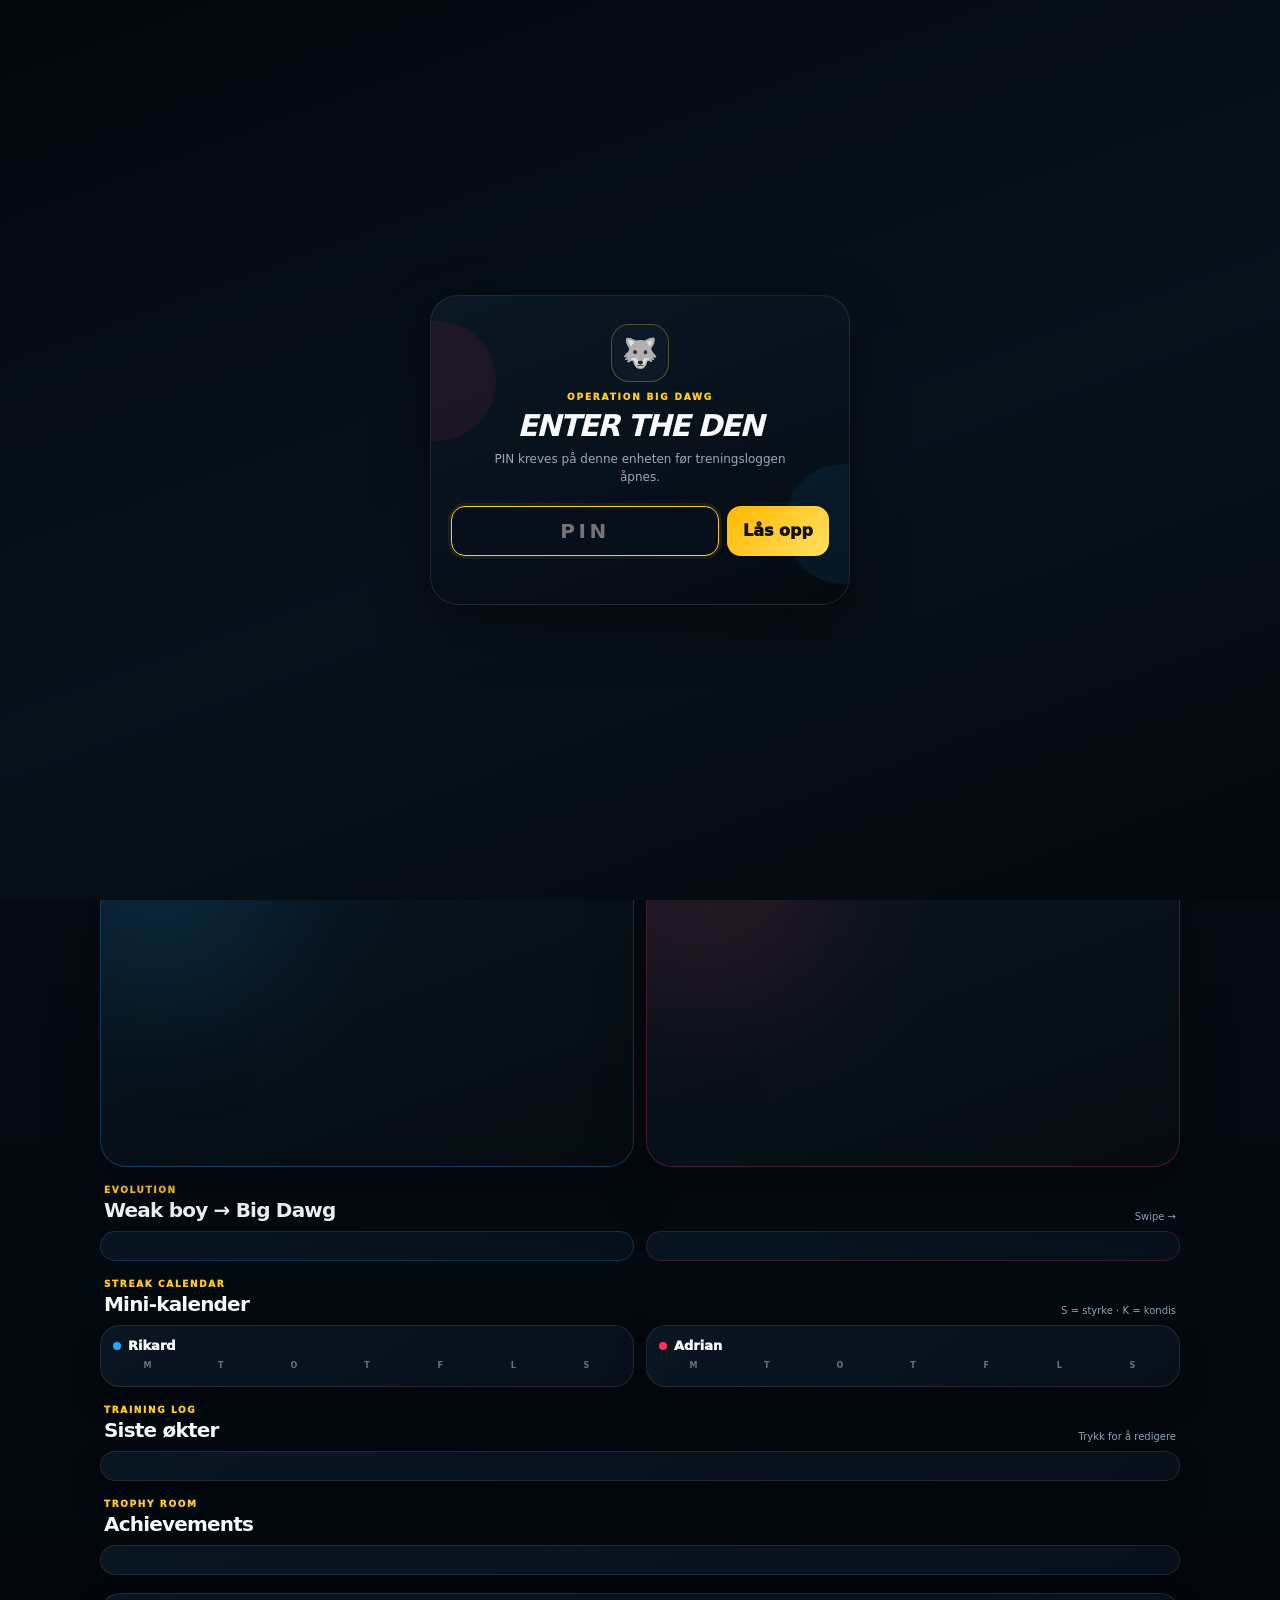
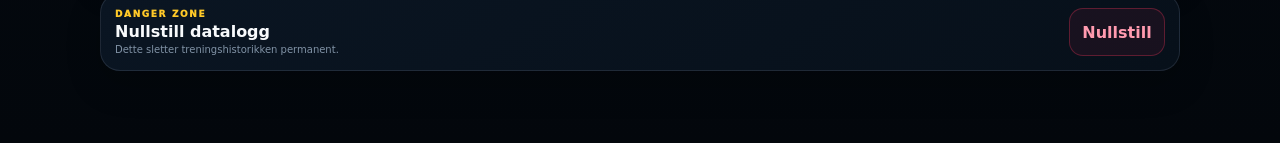
==== index.html @ 296a9129 "Reorder dashboard and compact mission header" ====
<!doctype html>
<html lang="nb">
<head>
  <meta charset="utf-8">
  <meta name="viewport" content="width=device-width,initial-scale=1,viewport-fit=cover">
  <meta name="theme-color" content="#050b12">
  <title>Operation Big Dawg</title>
  <link rel="stylesheet" href="style.css">
  <link rel="stylesheet" href="battle.css">
  <link rel="stylesheet" href="auth.css">
  <link rel="stylesheet" href="compact.css">
</head>
<body>
  <div id="accessGate" class="access-gate show" role="dialog" aria-modal="true" aria-label="Tilgang til Operation Big Dawg">
    <div class="access-card">
      <button id="gateClose" class="gate-close" type="button" aria-label="Lukk karaktervelger" hidden>×</button>
      <div class="access-logo">🐺</div>
      <span class="access-kicker">OPERATION BIG DAWG</span>

      <div id="pinStep" class="access-step">
        <h1>ENTER THE DEN</h1>
        <p>PIN kreves på denne enheten før treningsloggen åpnes.</p>
        <form id="pinForm" class="pin-form">
          <input id="pinInput" type="password" inputmode="numeric" autocomplete="one-time-code" maxlength="8" placeholder="PIN" aria-label="PIN">
          <button id="pinSubmit" class="access-primary" type="submit">Lås opp</button>
        </form>
        <div id="pinError" class="pin-error" aria-live="polite"></div>
      </div>

      <div id="playerStep" class="access-step" hidden>
        <h1>VELG KARAKTER</h1>
        <p>Valget huskes i denne nettleseren. Du kan bytte når som helst øverst.</p>
        <div class="player-choices">
          <button class="player-choice adrian-choice" type="button" data-choose-player="Adrian">
            <span class="choice-img"><img src="characters/adrian-1.png" alt="Adrian" draggable="false"></span>
            <strong>ADRIAN</strong><small>Velg fighter</small>
          </button>
          <button class="player-choice rikard-choice" type="button" data-choose-player="Rikard">
            <span class="choice-img"><img src="characters/rikard-1.png" alt="Rikard" draggable="false"></span>
            <strong>RIKARD</strong><small>Velg fighter</small>
          </button>
        </div>
      </div>
    </div>
  </div>

  <main class="app-shell">
    <header class="appbar">
      <a class="brand" href="#home" aria-label="Operation Big Dawg hjem">
        <span class="brand-mark">🐺</span>
        <span><small>OPERATION</small><strong>BIG DAWG</strong></span>
      </a>
      <div class="appbar-tools">
        <button id="playerSwitch" class="player-switch" type="button" aria-label="Velg karakter">
          <small>SPILLER SOM</small><strong id="selectedPlayerLabel">VELG</strong>
        </button>
        <div id="status" class="status">Kobler til…</div>
      </div>
    </header>

    <section id="battleSummary" class="battle-summary" aria-label="Weekly Battle sammendrag">
      <div class="battle-side battle-side-adrian">
        <div class="battle-mini-frame battle-mini-adrian"><img id="battleAdrianImg" src="characters/adrian-1.png" alt="Adrian" draggable="false"></div>
        <span id="battleAdrianRank" class="battle-rank">Couch Recruit</span>
        <span class="battle-name">ADRIAN</span>
        <small id="battleAdrianLevel" class="battle-level">Level 1</small>
      </div>
      <div class="battle-center">
        <span class="battle-kicker">WEEKLY BATTLE</span>
        <div id="battleScore" class="battle-score">0 <small>VS</small> 0</div>
        <div id="battleLeader" class="leader-shirt">♛ Ledertrøye: Delt</div>
        <div class="battle-summary-line"><span>UKESSAMMENDRAG</span><strong id="battleXp">Adrian +0 XP · Rikard +0 XP</strong></div>
      </div>
      <div class="battle-side battle-side-rikard">
        <div class="battle-mini-frame battle-mini-rikard"><img id="battleRikardImg" src="characters/rikard-1.png" alt="Rikard" draggable="false"></div>
        <span id="battleRikardRank" class="battle-rank">Couch Recruit</span>
        <span class="battle-name">RIKARD</span>
        <small id="battleRikardLevel" class="battle-level">Level 1</small>
      </div>
    </section>

    <section id="home" class="mission-card mission-card-compact">
      <div class="mission-glow mission-blue"></div>
      <div class="mission-glow mission-red"></div>
      <div class="mission-progress">
        <div class="mission-number" id="total">0 / 100</div>
        <div class="mission-meta"><span>Treningsdager</span><strong id="heroPercent">0%</strong></div>
        <div class="bar mission-bar"><div id="fill" class="fill"></div></div>
        <div class="milestone-row">
          <span>Neste milepæl</span>
          <strong id="nextMilestone">25</strong>
          <span id="milestoneLeft"></span>
        </div>
      </div>
    </section>

    <section id="week" class="section-block">
      <div class="section-heading">
        <div><span class="section-kicker">WEEKLY BATTLE</span><h2>Denne uka</h2></div>
        <span id="versus" class="versus"></span>
      </div>
      <div class="week-grid">
        <article id="weekRikard" class="week-card week-rikard"></article>
        <article id="weekAdrian" class="week-card week-adrian"></article>
      </div>
    </section>

    <section id="stats" class="section-block">
      <div class="section-heading">
        <div><span class="section-kicker">FORM & RECORDS</span><h2>Streaks</h2></div>
        <span class="section-note">3+ dager = streak 🔥</span>
      </div>
      <div class="form-grid">
        <article id="formRikard" class="form-card form-rikard"></article>
        <article id="formAdrian" class="form-card form-adrian"></article>
      </div>
    </section>

    <section id="fighters" class="section-block">
      <div class="section-heading">
        <div><span class="section-kicker">FIGHTERS</span><h2>Current form</h2></div>
        <span class="section-note">Level-system 1–10</span>
      </div>
      <div class="fighters-stack">
        <article id="personRikard" class="fighter-card fighter-rikard"></article>
        <article id="personAdrian" class="fighter-card fighter-adrian"></article>
      </div>
    </section>

    <section id="evolution" class="section-block">
      <div class="section-heading">
        <div><span class="section-kicker">EVOLUTION</span><h2>Weak boy → Big Dawg</h2></div>
        <span class="section-note">Swipe →</span>
      </div>
      <div class="evolution-stack">
        <article id="evolutionRikard" class="evolution-card evolution-rikard"></article>
        <article id="evolutionAdrian" class="evolution-card evolution-adrian"></article>
      </div>
    </section>

    <section id="calendar" class="section-block calendar-section">
      <div class="section-heading">
        <div><span class="section-kicker">STREAK CALENDAR</span><h2>Mini-kalender</h2></div>
        <span class="section-note">S = styrke · K = kondis</span>
      </div>
      <div class="heat-wrap">
        <article class="calendar-card calendar-rikard">
          <div class="heat-title"><span class="person-dot"></span>Rikard</div>
          <div class="dow"><span>M</span><span>T</span><span>O</span><span>T</span><span>F</span><span>L</span><span>S</span></div>
          <div id="heatRikard" class="heat"></div>
        </article>
        <article class="calendar-card calendar-adrian">
          <div class="heat-title"><span class="person-dot"></span>Adrian</div>
          <div class="dow"><span>M</span><span>T</span><span>O</span><span>T</span><span>F</span><span>L</span><span>S</span></div>
          <div id="heatAdrian" class="heat"></div>
        </article>
      </div>
    </section>

    <section id="historySection" class="section-block">
      <div class="section-heading">
        <div><span class="section-kicker">TRAINING LOG</span><h2>Siste økter</h2></div>
        <span class="section-note">Trykk for å redigere</span>
      </div>
      <article class="log-card">
        <div id="history" class="history"></div>
        <button id="moreBtn" class="btn more" hidden>Vis mer</button>
      </article>
    </section>

    <section id="achievements" class="section-block">
      <div class="section-heading">
        <div><span class="section-kicker">TROPHY ROOM</span><h2>Achievements</h2></div>
        <span id="badgeCount" class="section-note"></span>
      </div>
      <article class="badge-card"><div id="badges" class="badges"></div></article>
    </section>

    <section class="section-block danger-section">
      <article class="danger-card">
        <div><span class="section-kicker">DANGER ZONE</span><h3>Nullstill datalogg</h3><p>Dette sletter treningshistorikken permanent.</p></div>
        <button id="resetAll" class="btn danger">Nullstill</button>
      </article>
    </section>
  </main>

  <nav class="bottom-nav" aria-label="Hovedmeny">
    <a href="#home"><span>⌂</span><small>Hjem</small></a>
    <a href="#fighters"><span>💪</span><small>Fighters</small></a>
    <a href="#calendar"><span>▦</span><small>Kalender</small></a>
    <a href="#historySection"><span>☷</span><small>Logg</small></a>
    <a href="#stats"><span>▥</span><small>Stats</small></a>
  </nav>

  <dialog id="editDialog">
    <h3>Rediger økt</h3>
    <div id="editMeta" class="small muted"></div>
    <div class="field"><label for="editDate">Dato og tid</label><input id="editDate" type="datetime-local"></div>
    <div class="modal-actions">
      <button id="cancelEdit" class="btn undo" type="button">Avbryt</button>
      <button id="saveEdit" class="btn strength" type="button">Lagre</button>
      <button id="deleteEdit" class="btn danger" type="button">Slett økten</button>
    </div>
  </dialog>

  <div id="evoOverlay" class="overlay">
    <div class="overlay-card">
      <span class="section-kicker">EVOLUTION</span>
      <div id="evoTitle" class="overlay-title">Rikard is evolving…</div>
      <div class="evo-stage"><div id="evoOld" class="avatar big"></div><div class="evo-arrow">→</div><div id="evoNew" class="avatar big"></div></div>
      <div id="evoText" class="subtitle"></div>
      <div class="clickHint">Trykk for å lukke · lukkes automatisk</div>
    </div>
  </div>

  <div id="achOverlay" class="overlay">
    <div class="overlay-card"><span class="section-kicker">ACHIEVEMENT UNLOCKED</span><div class="trophy">🏆</div><div id="achText" class="overlay-title"></div></div>
  </div>
  <div id="toast" class="toast"></div>

  <script src="core.js"></script>
  <script src="characters.js"></script>
  <script src="auth.js"></script>
  <script src="ui.js"></script>
  <script src="battle.js"></script>
</body>
</html>
---- style.css ----
:root{font-family:Inter,ui-sans-serif,system-ui,-apple-system,BlinkMacSystemFont,"Segoe UI",sans-serif;color:#f8fafc;background:#050b12;--bg:#050b12;--panel:#091522;--panel2:#0d1927;--line:rgba(148,163,184,.16);--muted:#8ea3b8;--gold:#ffc928;--blue:#24a7ff;--red:#ff355d;--green:#39e58c}*{box-sizing:border-box}html{scroll-behavior:smooth;background:var(--bg)}body{margin:0;min-height:100vh;background:radial-gradient(circle at 5% 8%,rgba(0,125,255,.12),transparent 23rem),radial-gradient(circle at 95% 30%,rgba(255,35,78,.1),transparent 24rem),linear-gradient(180deg,#06111c 0%,#040a11 65%,#03070c 100%);padding:0 0 calc(84px + env(safe-area-inset-bottom));color:#f8fafc}button,input{font:inherit}button{touch-action:manipulation}a{color:inherit;text-decoration:none}h1,h2,h3,p{margin:0}.app-shell{width:min(100%,560px);margin:0 auto;padding:0 12px 32px}.appbar{position:sticky;top:0;z-index:15;display:flex;align-items:center;justify-content:space-between;gap:10px;margin:0 -12px;padding:10px 14px;background:rgba(4,10,17,.9);border-bottom:1px solid rgba(148,163,184,.12);backdrop-filter:blur(16px)}.brand{display:flex;align-items:center;gap:9px}.brand-mark{display:grid;place-items:center;width:38px;height:38px;border-radius:13px;background:#0d1925;border:1px solid rgba(255,201,40,.25);font-size:20px}.brand span:last-child{display:flex;flex-direction:column;line-height:.96}.brand small{font-size:9px;letter-spacing:.18em;font-weight:900;color:#cbd5e1}.brand strong{font-size:18px;font-style:italic;letter-spacing:-.04em;color:var(--gold)}.status{font-size:10px;font-weight:900;color:#7ff0b0;padding:7px 9px;border:1px solid rgba(57,229,140,.18);background:rgba(57,229,140,.06);border-radius:999px;white-space:nowrap}.section-block{margin-top:18px;scroll-margin-top:72px}.section-heading{display:flex;align-items:end;justify-content:space-between;gap:10px;margin:0 4px 9px}.section-heading h2{font-size:20px;letter-spacing:-.04em}.section-kicker{display:block;font-size:9px;letter-spacing:.18em;font-weight:950;color:var(--gold);margin-bottom:3px}.section-note,.small{font-size:10px;color:var(--muted)}.muted{color:var(--muted)}.mission-card{position:relative;overflow:hidden;margin-top:12px;border-radius:26px;padding:20px 18px 17px;background:linear-gradient(145deg,rgba(11,24,38,.98),rgba(5,12,20,.98));border:1px solid rgba(255,255,255,.08);box-shadow:0 22px 60px rgba(0,0,0,.32);isolation:isolate}.mission-card:after{content:"";position:absolute;inset:0;background:linear-gradient(110deg,rgba(34,167,255,.08),transparent 45%,rgba(255,53,93,.07));pointer-events:none}.mission-glow{position:absolute;width:160px;height:160px;border-radius:50%;filter:blur(36px);opacity:.22;z-index:-1}.mission-blue{background:#008cff;left:-70px;top:-35px}.mission-red{background:#ff174f;right:-60px;bottom:-60px}.mission-copy,.mission-progress{position:relative;z-index:1}.mission-copy h1{font-size:29px;line-height:.95;letter-spacing:-.055em;max-width:360px;font-style:italic}.mission-copy h1 em{display:block;color:var(--gold);font-style:italic}.mission-copy p{margin-top:8px;color:#aebed0;font-size:12px}.mission-progress{margin-top:20px;padding:14px;border-radius:18px;background:rgba(2,8,14,.66);border:1px solid rgba(255,255,255,.07)}.mission-number{font-size:34px;font-weight:950;letter-spacing:-.05em}.mission-meta,.milestone-row{display:flex;align-items:center;justify-content:space-between;gap:8px}.mission-meta{font-size:10px;color:var(--muted);margin-top:-2px}.mission-meta strong{font-size:16px;color:var(--gold)}.bar{height:9px;border-radius:999px;background:#142337;overflow:hidden}.mission-bar{margin-top:9px}.fill{height:100%;width:0;border-radius:inherit;background:linear-gradient(90deg,#ffb800,#ffe55b);box-shadow:0 0 14px rgba(255,201,40,.4);transition:width .3s ease}.milestone-row{margin-top:10px;font-size:10px;color:#8fa3b8}.milestone-row strong{font-size:15px;color:#fff;margin-left:auto}.fighters-stack,.evolution-stack,.week-grid,.heat-wrap,.form-grid{display:grid;grid-template-columns:1fr;gap:12px}.fighter-card{--accent:var(--blue);position:relative;overflow:hidden;min-height:430px;border-radius:26px;padding:16px;background:linear-gradient(160deg,#091724 0%,#07111a 58%,#050b11 100%);border:1px solid rgba(36,167,255,.28);box-shadow:0 20px 55px rgba(0,0,0,.3);isolation:isolate}.fighter-card:before{content:"";position:absolute;left:-70px;top:40px;width:260px;height:260px;border-radius:50%;background:var(--accent);filter:blur(75px);opacity:.14;z-index:-1}.fighter-adrian{--accent:var(--red);border-color:rgba(255,53,93,.27)}.fighter-heading{position:relative;z-index:2;display:flex;justify-content:space-between;align-items:flex-start;gap:10px}.fighter-name{font-size:28px;font-weight:950;letter-spacing:-.05em;font-style:italic}.fighter-name .crown{font-size:16px;color:var(--gold);margin-left:5px}.fighter-rank{font-size:11px;color:#d6e2ee;margin-top:2px}.level-chip{font-size:10px;font-weight:900;color:#fff;padding:7px 9px;border-radius:999px;background:rgba(4,10,17,.66);border:1px solid rgba(255,255,255,.12)}.fighter-main{position:relative;z-index:1;display:grid;grid-template-columns:minmax(0,1.35fr) minmax(105px,.65fr);align-items:end;min-height:278px;margin-top:4px}.fighter-character{height:286px;display:grid;place-items:end center;position:relative}.fighter-character .shadow{position:absolute;bottom:5px;width:100px;height:13px;background:rgba(0,0,0,.42);filter:blur(6px);border-radius:50%}.fighter-character .character-img{position:relative;z-index:1;width:100%;height:100%;object-fit:contain;object-position:center bottom;filter:drop-shadow(0 12px 18px rgba(0,0,0,.5));user-select:none;pointer-events:none}.fighter-metrics{display:grid;gap:8px;padding-bottom:16px}.metric{background:rgba(3,9,15,.72);border:1px solid rgba(255,255,255,.07);border-radius:14px;padding:9px 10px}.metric span{display:block;font-size:9px;color:#91a5ba}.metric strong{display:block;margin-top:2px;font-size:18px;line-height:1}.metric.streak strong{color:#84f8a8}.fighter-xp{position:relative;z-index:2;border-top:1px solid rgba(255,255,255,.07);padding-top:12px}.fighter-xp-line{display:flex;justify-content:space-between;gap:8px;align-items:center;font-size:10px;color:#96aabd}.fighter-xp-line strong{font-size:12px;color:#fff}.xpbar{height:8px;border-radius:999px;background:#152236;overflow:hidden;margin:7px 0}.xpfill{height:100%;background:linear-gradient(90deg,var(--gold),#fff07a);box-shadow:0 0 12px rgba(255,201,40,.28)}.actions{position:relative;z-index:2;display:grid;grid-template-columns:1fr 1fr;gap:8px;margin-top:13px}.actions .undo{grid-column:1/-1}.btn{min-height:48px;border:0;border-radius:14px;padding:12px 10px;font-weight:900;cursor:pointer;transition:transform .08s ease}.btn:active{transform:scale(.98)}.btn:disabled{opacity:.55}.strength{background:linear-gradient(135deg,#ffb900,#ffda45);color:#13100a}.cardio{background:linear-gradient(135deg,#0d91c9,#12c4bd);color:#fff}.undo{background:#111d2c;color:#d6e6f7;border:1px solid #263950}.danger{background:rgba(255,53,93,.07);color:#ff9aaf;border:1px solid rgba(255,53,93,.3)}.evolution-card{--accent:var(--blue);overflow:hidden;border-radius:22px;padding:14px;background:linear-gradient(145deg,#081521,#07101a);border:1px solid rgba(36,167,255,.22)}.evolution-adrian{--accent:var(--red);border-color:rgba(255,53,93,.22)}.evolution-head{display:flex;align-items:center;justify-content:space-between;gap:10px}.evolution-head strong{font-size:15px}.evolution-head span{font-size:10px;color:#a9b9c9}.evolution-track{display:flex;gap:8px;overflow-x:auto;scroll-snap-type:x proximity;margin:12px -2px 0;padding:2px 2px 8px;scrollbar-width:none}.evolution-track::-webkit-scrollbar{display:none}.evo-thumb{position:relative;flex:0 0 68px;height:112px;border-radius:15px;background:#0d1a28;border:1px solid rgba(255,255,255,.07);scroll-snap-align:start;overflow:hidden;padding:4px}.evo-thumb img{width:100%;height:92px;object-fit:contain;object-position:center bottom;filter:saturate(.82) brightness(.82)}.evo-thumb span{position:absolute;left:50%;bottom:3px;transform:translateX(-50%);display:grid;place-items:center;width:21px;height:21px;border-radius:50%;font-size:9px;font-weight:950;background:#07101a;border:1px solid #33485c}.evo-thumb.current{border-color:var(--gold);box-shadow:0 0 0 1px var(--gold),0 0 20px rgba(255,201,40,.18)}.evo-thumb.current img{filter:saturate(1) brightness(1)}.evo-thumb.current span{background:var(--gold);color:#100d06;border-color:var(--gold)}.evo-thumb.future{background:linear-gradient(180deg,#09121b,#03070b)}.evo-thumb.future img{filter:brightness(0) saturate(0)!important;opacity:.9}.evo-thumb.future:after{content:"?";position:absolute;top:8px;right:8px;display:grid;place-items:center;width:18px;height:18px;border-radius:50%;font-size:10px;font-weight:950;color:#7f8b98;background:#0c1218;border:1px solid #252f39}.week-card,.calendar-card,.form-card,.log-card,.badge-card,.danger-card{background:linear-gradient(145deg,#0a1522,#07101a);border:1px solid var(--line);border-radius:20px;padding:14px;box-shadow:0 14px 35px rgba(0,0,0,.2)}.week-rikard{border-color:rgba(36,167,255,.2)}.week-adrian{border-color:rgba(255,53,93,.2)}.week-top{display:flex;align-items:center;justify-content:space-between;gap:8px}.week-name{font-size:16px;font-weight:950}.pill{font-size:9px;padding:6px 8px;border-radius:999px;background:#142132;color:#ccd9e6}.pill.good{background:rgba(57,229,140,.1);color:#79f5a8;border:1px solid rgba(57,229,140,.22)}.pill.warn{background:rgba(255,201,40,.08);color:#ffd85c;border:1px solid rgba(255,201,40,.16)}.week-score{display:flex;align-items:end;justify-content:space-between;margin-top:11px}.week-count{font-size:31px;font-weight:950;letter-spacing:-.05em}.week-target{font-size:10px;color:#91a5ba}.week-mini-progress{height:7px;background:#132235;border-radius:999px;overflow:hidden;margin-top:8px}.week-mini-progress span{display:block;height:100%;border-radius:inherit;background:linear-gradient(90deg,#25a8ff,var(--gold))}.week-adrian .week-mini-progress span{background:linear-gradient(90deg,#ff355d,var(--gold))}.forecast{margin-top:10px;padding:10px;border-radius:13px;background:#0d1a28;font-size:10px;line-height:1.55;color:#c9d8e7}.forecast b{color:#fff}.split{display:flex;justify-content:space-between;gap:10px;margin-top:8px;color:#91a5ba;font-size:10px}.motivation{font-size:10px;color:#c4d1de;margin-top:8px}.versus{font-size:10px;font-weight:900;color:var(--gold);padding:6px 8px;border-radius:999px;background:rgba(255,201,40,.07);border:1px solid rgba(255,201,40,.14)}.calendar-card{padding:12px}.heat-title{display:flex;align-items:center;gap:7px;font-size:13px;font-weight:950;margin-bottom:8px}.person-dot{width:8px;height:8px;border-radius:50%;background:#25a8ff}.calendar-adrian .person-dot{background:#ff3158}.dow,.heat{display:grid;grid-template-columns:repeat(7,minmax(0,1fr));gap:4px}.dow{margin-bottom:4px}.dow span{text-align:center;font-size:8px;color:#60758a;font-weight:800}.day{aspect-ratio:1/1;min-height:30px;border-radius:8px;background:#101c29;border:1px solid rgba(148,163,184,.08);display:flex;align-items:center;justify-content:center;gap:1px;font-size:8px;font-weight:950;color:#dce8f5}.day.has{background:#143049;border-color:rgba(37,168,255,.24)}.calendar-adrian .day.has{background:#351624;border-color:rgba(255,49,88,.23)}.day .s{color:#ffe362}.day .k{color:#65f1d6}.day.future{opacity:.22}.form-card .name{display:flex;justify-content:space-between;align-items:center}.form-strip{display:grid;grid-template-columns:repeat(6,1fr);gap:5px;margin-top:10px}.week-chip{text-align:center;padding:8px 3px;border-radius:9px;background:#101c29;color:#91a5ba;font-size:9px;font-weight:900}.week-chip.good{outline:1px solid rgba(57,229,140,.35);background:rgba(57,229,140,.07);color:#85f3ad}.week-chip.bad{color:#ff859e;background:rgba(255,53,93,.05)}.history{display:flex;flex-direction:column;gap:7px}.row{display:flex;align-items:center;justify-content:space-between;gap:10px;padding:11px;border-radius:13px;background:#0d1926;border:1px solid rgba(148,163,184,.1);cursor:pointer}.left{display:flex;align-items:center;gap:9px}.dot{width:9px;height:9px;border-radius:50%}.dot.strength{background:#ffc928;box-shadow:0 0 8px rgba(255,201,40,.35)}.dot.cardio{background:#27d3c1}.who{font-weight:900;font-size:12px}.kind,.when{font-size:10px;color:#8fa3b8}.when{text-align:right}.more{width:100%;margin-top:9px;background:#111d2c;color:#dce9f6;border:1px solid #273a4e}.badges{display:flex;gap:7px;flex-wrap:wrap}.badge{padding:8px 9px;border-radius:11px;background:linear-gradient(135deg,rgba(255,201,40,.12),rgba(255,201,40,.04));border:1px solid rgba(255,201,40,.16);font-size:10px;color:#ffe27a;font-weight:800}.danger-card{display:flex;align-items:center;justify-content:space-between;gap:12px}.danger-card h3{font-size:16px}.danger-card p{font-size:10px;color:#8092a5;margin-top:3px}.danger-card .btn{min-width:96px}.bottom-nav{position:fixed;z-index:18;left:50%;bottom:0;transform:translateX(-50%);width:min(100%,560px);height:calc(64px + env(safe-area-inset-bottom));padding:6px 8px env(safe-area-inset-bottom);display:grid;grid-template-columns:repeat(5,1fr);background:rgba(4,10,17,.94);border-top:1px solid rgba(148,163,184,.14);backdrop-filter:blur(18px)}.bottom-nav a{display:flex;flex-direction:column;align-items:center;justify-content:center;gap:2px;color:#8295a8}.bottom-nav a span{font-size:16px}.bottom-nav a small{font-size:8px;font-weight:800}.bottom-nav a:active,.bottom-nav a:hover{color:var(--gold)}dialog{border:1px solid #334155;border-radius:20px;background:#0b1521;color:#e2e8f0;padding:18px;width:min(92vw,420px)}dialog::backdrop{background:rgba(0,0,0,.68)}dialog h3{margin-bottom:4px}.field{margin-top:12px}.field label{display:block;font-size:10px;color:#94a3b8;margin-bottom:5px}.field input{width:100%;border:1px solid #334155;background:#07101a;color:#eef2ff;border-radius:12px;padding:12px}.modal-actions{display:grid;grid-template-columns:1fr 1fr;gap:8px;margin-top:14px}.modal-actions .danger{grid-column:1/-1}.overlay{position:fixed;inset:0;background:rgba(2,6,10,.94);display:none;align-items:center;justify-content:center;z-index:30;padding:20px}.overlay.show{display:flex}.overlay-card{text-align:center;max-width:560px;width:100%}.overlay-title{font-size:24px;font-weight:950;margin-top:5px}.evo-stage{display:flex;justify-content:center;align-items:end;gap:10px;margin:14px 0}.avatar{width:120px;height:180px;display:grid;place-items:end center;position:relative}.avatar.big{width:135px;height:225px}.avatar .shadow{position:absolute;bottom:5px;width:70px;height:10px;border-radius:50%;background:rgba(0,0,0,.5);filter:blur(5px)}.avatar .character-img{width:100%;height:100%;object-fit:contain;object-position:center bottom;position:relative;z-index:1}.evo-arrow{font-size:32px;color:var(--gold);padding-bottom:78px}.evolving{animation:pulse .35s infinite alternate,shake .18s infinite}.flash{animation:flashy .2s 8}.clickHint{margin-top:8px;font-size:10px;color:#94a3b8}.trophy{font-size:55px;margin-top:8px}@keyframes pulse{from{filter:brightness(1)}to{filter:brightness(1.35)}}@keyframes shake{0%{transform:translateX(-2px)}25%{transform:translateX(2px)}50%{transform:translateX(-1px)}75%{transform:translateX(1px)}100%{transform:translateX(0)}}@keyframes flashy{0%{opacity:1}50%{opacity:.12}100%{opacity:1}}.toast{position:fixed;left:50%;bottom:76px;transform:translateX(-50%) translateY(15px);background:#e2e8f0;color:#0f172a;padding:10px 14px;border-radius:999px;font-size:11px;font-weight:900;opacity:0;pointer-events:none;transition:.2s;z-index:40}.toast.show{opacity:1;transform:translateX(-50%) translateY(0)}@media(min-width:760px){.app-shell{width:min(100%,1120px);padding-left:20px;padding-right:20px}.appbar{margin-left:-20px;margin-right:-20px;padding-left:22px;padding-right:22px}.fighters-stack,.week-grid,.heat-wrap,.form-grid,.evolution-stack{grid-template-columns:1fr 1fr}.mission-card{display:grid;grid-template-columns:1.25fr .75fr;align-items:end;gap:30px}.mission-progress{margin-top:0}.fighter-card{min-height:465px}.fighter-character{height:320px}.bottom-nav{display:none}body{padding-bottom:40px}}
---- battle.css ----
.battle-summary{position:relative;isolation:isolate;overflow:hidden;display:grid;grid-template-columns:64px minmax(0,1fr) 64px;align-items:end;gap:7px;margin-top:10px;min-height:142px;padding:10px 8px 11px;border-radius:24px;background:linear-gradient(145deg,#07131f 0%,#050b12 52%,#07131f 100%);border:1px solid rgba(255,201,40,.18);box-shadow:0 18px 46px rgba(0,0,0,.36),inset 0 1px 0 rgba(255,255,255,.04)}.battle-summary:before,.battle-summary:after{content:"";position:absolute;width:150px;height:150px;border-radius:50%;filter:blur(42px);opacity:.24;z-index:-1}.battle-summary:before{left:-72px;bottom:-40px;background:#ff3158}.battle-summary:after{right:-72px;bottom:-40px;background:#24a7ff}.battle-side{display:flex;flex-direction:column;align-items:center;justify-content:flex-end;gap:2px;min-width:0}.battle-side>span{font-size:8px;letter-spacing:.12em;font-weight:950;color:#c8d5e2}.battle-mini-frame{position:relative;width:60px;height:96px;display:grid;place-items:end center;overflow:hidden;border-radius:17px;background:linear-gradient(180deg,rgba(255,255,255,.04),rgba(0,0,0,.2));border:1px solid rgba(255,255,255,.08)}.battle-mini-frame:after{content:"";position:absolute;left:50%;bottom:5px;width:42px;height:7px;transform:translateX(-50%);border-radius:50%;background:rgba(0,0,0,.5);filter:blur(4px)}.battle-mini-frame img{position:relative;z-index:1;display:block;width:100%;height:100%;object-fit:contain;object-position:center bottom;filter:drop-shadow(0 7px 10px rgba(0,0,0,.5));user-select:none;pointer-events:none}.battle-mini-adrian{border-color:rgba(255,49,88,.28);box-shadow:inset 0 0 26px rgba(255,49,88,.09),0 0 18px rgba(255,49,88,.08)}.battle-mini-rikard{border-color:rgba(36,167,255,.28);box-shadow:inset 0 0 26px rgba(36,167,255,.09),0 0 18px rgba(36,167,255,.08)}.battle-center{align-self:center;min-width:0;text-align:center;padding-top:3px}.battle-kicker{display:block;font-size:8px;letter-spacing:.2em;font-weight:950;color:#ffc928}.battle-score{margin-top:1px;font-size:31px;line-height:.95;font-weight:950;letter-spacing:-.055em;color:#fff;text-shadow:0 0 22px rgba(255,255,255,.06)}.battle-score small{display:inline-block;margin:0 3px;font-size:8px;letter-spacing:.1em;color:#71869a;vertical-align:middle}.leader-shirt{display:inline-flex;align-items:center;justify-content:center;max-width:100%;margin-top:7px;padding:5px 8px;border-radius:999px;background:linear-gradient(135deg,rgba(255,201,40,.14),rgba(255,201,40,.05));border:1px solid rgba(255,201,40,.25);color:#ffe06b;font-size:9px;font-weight:950;white-space:nowrap;overflow:hidden;text-overflow:ellipsis}.battle-summary-line{margin-top:7px;padding-top:6px;border-top:1px solid rgba(255,255,255,.07);display:flex;flex-direction:column;gap:1px;min-width:0}.battle-summary-line span{font-size:7px;letter-spacing:.12em;font-weight:900;color:#6f8396}.battle-summary-line strong{font-size:9px;line-height:1.25;color:#dbe7f3;white-space:nowrap;overflow:hidden;text-overflow:ellipsis}@media(max-width:370px){.battle-summary{grid-template-columns:54px minmax(0,1fr) 54px;gap:4px;padding-left:5px;padding-right:5px}.battle-mini-frame{width:52px;height:84px}.battle-score{font-size:27px}.leader-shirt{font-size:8px;padding-left:6px;padding-right:6px}.battle-summary-line strong{font-size:8px}}@media(min-width:760px){.battle-summary{grid-template-columns:90px minmax(0,1fr) 90px;min-height:170px;padding:12px 18px}.battle-mini-frame{width:84px;height:132px}.battle-score{font-size:38px}.battle-summary-line strong{font-size:10px}}
---- auth.css ----
.access-gate{position:fixed;inset:0;z-index:100;display:none;align-items:center;justify-content:center;padding:20px;background:linear-gradient(160deg,#02070d 0%,#07111b 55%,#03080d 100%)}.access-gate.show{display:flex}.access-card{position:relative;width:min(100%,420px);overflow:hidden;border-radius:28px;padding:28px 20px 22px;text-align:center;background:linear-gradient(160deg,#0b1724,#07101a 60%,#04090f);border:1px solid rgba(255,255,255,.1);box-shadow:0 20px 55px rgba(0,0,0,.44)}.access-card:before,.access-card:after{content:"";position:absolute;width:120px;height:120px;border-radius:50%;opacity:.08;pointer-events:none}.access-card:before{background:var(--red);left:-55px;top:25px}.access-card:after{background:var(--blue);right:-55px;bottom:20px}.access-logo{position:relative;z-index:1;display:grid;place-items:center;width:58px;height:58px;margin:0 auto 10px;border-radius:18px;background:#0d1926;border:1px solid rgba(255,201,40,.3);font-size:29px}.access-kicker{position:relative;z-index:1;display:block;font-size:9px;font-weight:950;letter-spacing:.2em;color:var(--gold)}.access-step{position:relative;z-index:1}.access-step h1{margin-top:9px;font-size:30px;line-height:.98;letter-spacing:-.055em;font-style:italic}.access-step p{max-width:330px;margin:9px auto 0;color:#98aabd;font-size:12px;line-height:1.5}.pin-form{display:grid;grid-template-columns:1fr auto;gap:8px;margin-top:20px}.pin-form input{min-width:0;height:50px;border-radius:14px;border:1px solid #2c4055;background:#07101a;color:#fff;padding:0 14px;font-size:20px;font-weight:900;letter-spacing:.18em;text-align:center;outline:none}.pin-form input:focus{border-color:var(--gold);box-shadow:0 0 0 3px rgba(255,201,40,.08)}.access-primary{height:50px;border:0;border-radius:14px;padding:0 16px;background:linear-gradient(135deg,#ffb800,#ffe063);color:#151007;font-weight:950;cursor:pointer;touch-action:manipulation}.pin-error{min-height:18px;margin-top:8px;color:#ff8ca3;font-size:10px;font-weight:800}.player-choices{display:grid;grid-template-columns:1fr 1fr;gap:10px;margin-top:18px}.player-choice{position:relative;overflow:hidden;min-width:0;border-radius:20px;padding:8px 8px 12px;background:#0b1723;border:1px solid rgba(255,255,255,.08);color:#fff;cursor:pointer;touch-action:manipulation}.player-choice:active{transform:scale(.98)}.player-choice:before{content:"";position:absolute;inset:auto 10% 20px;height:60px;border-radius:50%;opacity:.12}.adrian-choice{border-color:rgba(255,53,93,.28)}.adrian-choice:before{background:var(--red)}.rikard-choice{border-color:rgba(36,167,255,.28)}.rikard-choice:before{background:var(--blue)}.choice-img{position:relative;z-index:1;display:grid;place-items:end center;height:145px}.choice-img img{max-width:100%;height:100%;object-fit:contain;object-position:center bottom;pointer-events:none}.player-choice strong,.player-choice small{position:relative;z-index:1;display:block}.player-choice strong{font-size:18px;font-style:italic}.player-choice small{margin-top:2px;color:#8fa3b8;font-size:9px}.gate-close{position:absolute;z-index:3;top:10px;right:10px;width:36px;height:36px;border-radius:50%;border:1px solid rgba(255,255,255,.1);background:#101b27;color:#dbe7f2;font-size:22px;cursor:pointer;touch-action:manipulation}.appbar-tools{display:flex;align-items:center;gap:6px}.player-switch{display:flex;flex-direction:column;align-items:flex-start;justify-content:center;min-height:38px;padding:5px 8px;border-radius:11px;border:1px solid rgba(255,201,40,.18);background:rgba(255,201,40,.05);color:#fff;cursor:pointer;line-height:1;touch-action:manipulation}.player-switch small{font-size:6px;letter-spacing:.11em;font-weight:900;color:#8fa3b8}.player-switch strong{margin-top:3px;font-size:10px;color:var(--gold);max-width:74px;overflow:hidden;text-overflow:ellipsis}.fighter-card.player-selected{box-shadow:0 0 0 1px rgba(255,201,40,.32),0 20px 55px rgba(0,0,0,.3),0 0 30px rgba(255,201,40,.07)}.fighter-card.player-selected .fighter-name:after{content:" · YOU";font-size:9px;letter-spacing:.1em;color:var(--gold);vertical-align:middle}.player-inactive-note{position:relative;z-index:2;margin-top:13px;padding:11px 12px;border-radius:13px;background:#0d1824;border:1px solid rgba(148,163,184,.1);color:#8396a9;font-size:10px;text-align:center}.player-inactive-note strong{color:#dce7f2}.actions[hidden]{display:none!important}@media(max-width:390px){.access-gate{padding:12px}.access-card{padding:22px 15px 18px;border-radius:22px}.pin-form{grid-template-columns:1fr}.access-primary{width:100%}.status{display:none}.appbar-tools{gap:4px}.player-switch{padding-inline:7px}.brand strong{font-size:16px}.brand-mark{width:34px;height:34px}.player-choices{gap:8px}.choice-img{height:120px}}
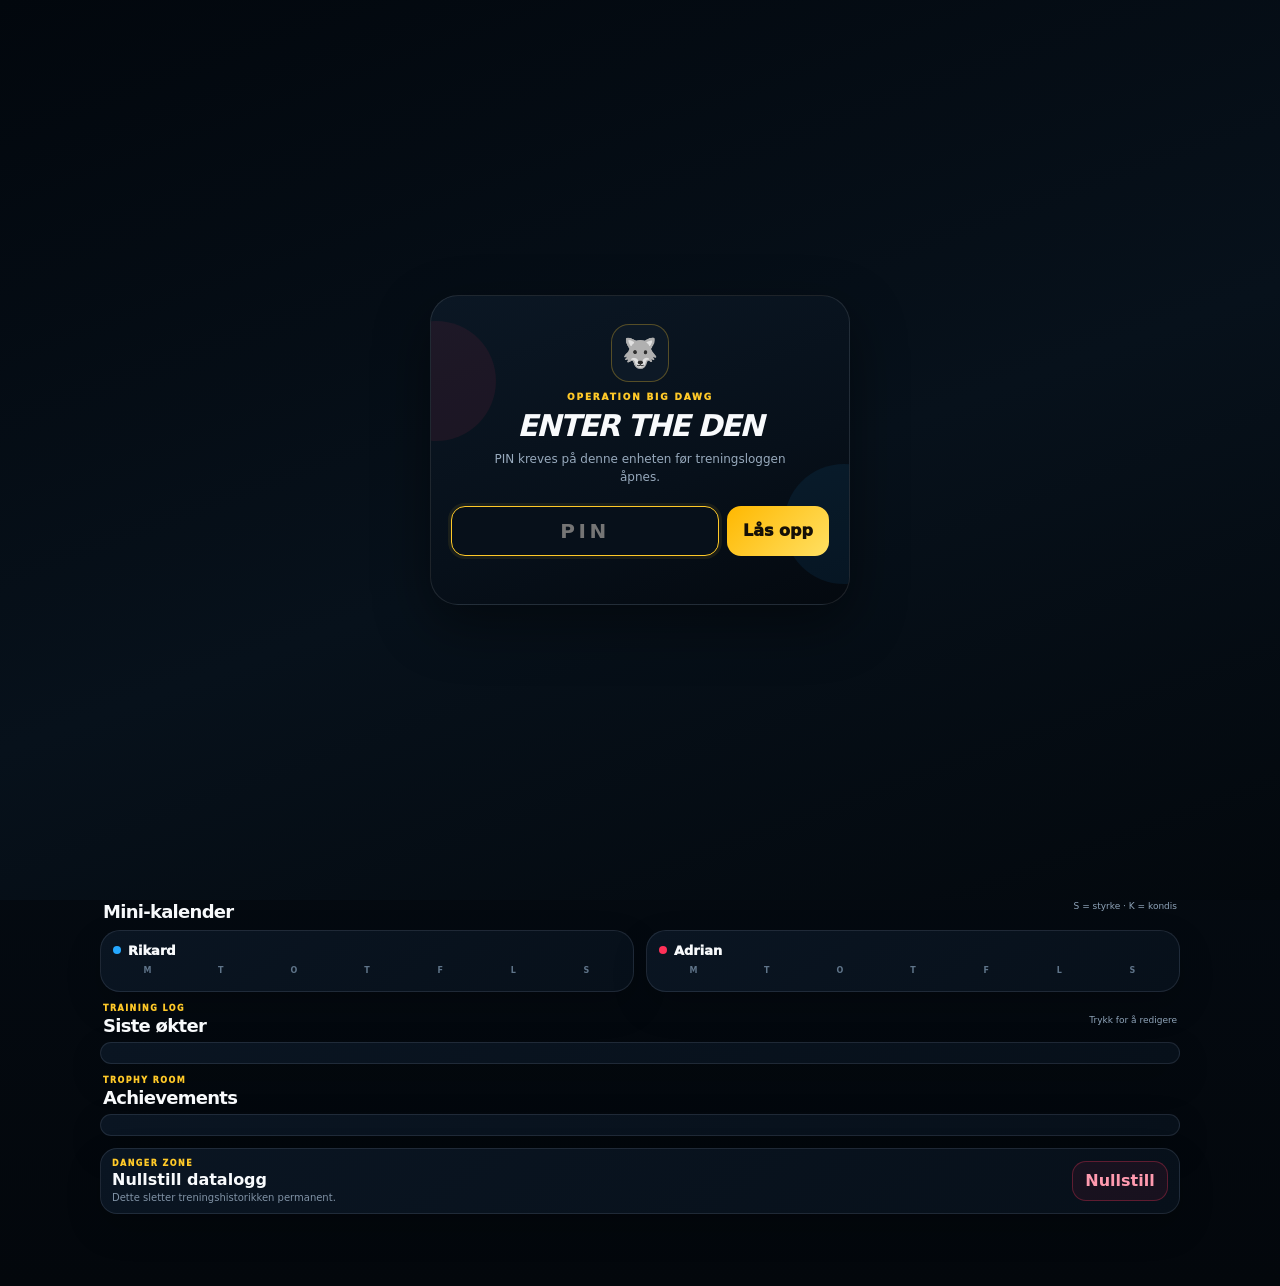
==== commit 90aef28d: "Add reward engine and workout payoff UI" ====
--- a/index.html
+++ b/index.html
@@ -9,6 +9,7 @@
   <link rel="stylesheet" href="battle.css">
   <link rel="stylesheet" href="auth.css">
   <link rel="stylesheet" href="compact.css">
+  <link rel="stylesheet" href="reward.css">
 </head>
 <body>
   <div id="accessGate" class="access-gate show" role="dialog" aria-modal="true" aria-label="Tilgang til Operation Big Dawg">
@@ -58,6 +59,24 @@
       </div>
     </header>
 
+    <section id="rewardEngine" class="reward-engine" aria-label="Neste belønning" aria-live="polite">
+      <div class="reward-head">
+        <span id="rewardKicker" class="reward-kicker">NEXT REWARD</span>
+        <span id="rewardPlayer" class="reward-player">RIKARD</span>
+      </div>
+      <div class="reward-main">
+        <strong id="rewardHeadline">Laster neste mål…</strong>
+        <span id="rewardSub">Bygger dagens mission.</span>
+      </div>
+      <div class="reward-grid">
+        <div class="reward-chip"><small>NESTE DAG</small><strong id="rewardNextXp">+4 XP</strong></div>
+        <div class="reward-chip"><small>NESTE LEVEL</small><strong id="rewardNextLevel">10 XP</strong></div>
+        <div class="reward-chip mission"><small>TODAY</small><strong id="rewardMission">Logg én økt</strong></div>
+      </div>
+      <div class="reward-level-track"><span id="rewardLevelFill"></span></div>
+      <span id="rewardStreakMeta" hidden>🔥 0</span>
+    </section>
+
     <section id="battleSummary" class="battle-summary" aria-label="Weekly Battle sammendrag">
       <div class="battle-side battle-side-adrian">
         <div class="battle-mini-frame battle-mini-adrian"><img id="battleAdrianImg" src="characters/adrian-1.png" alt="Adrian" draggable="false"></div>
@@ -216,12 +235,26 @@
   <div id="achOverlay" class="overlay">
     <div class="overlay-card"><span class="section-kicker">ACHIEVEMENT UNLOCKED</span><div class="trophy">🏆</div><div id="achText" class="overlay-title"></div></div>
   </div>
+
+  <div id="workoutPayoff" class="workout-payoff" aria-live="assertive" aria-atomic="true">
+    <div class="payoff-card">
+      <div class="payoff-spark"></div>
+      <div id="payoffKicker" class="payoff-kicker">WORKOUT LOCKED IN</div>
+      <div id="payoffXp" class="payoff-xp">+0 XP</div>
+      <div id="payoffTitle" class="payoff-title">Økt registrert</div>
+      <div id="payoffSub" class="payoff-sub"></div>
+      <div class="payoff-progress"><span id="payoffFill"></span></div>
+      <div id="payoffLeader" class="payoff-leader"></div>
+    </div>
+  </div>
+
   <div id="toast" class="toast"></div>
 
   <script src="core.js"></script>
   <script src="characters.js"></script>
   <script src="auth.js"></script>
   <script src="ui.js"></script>
+  <script src="reward.js"></script>
   <script src="battle.js"></script>
 </body>
 </html>
--- a/compact.css
+++ b/compact.css
@@ -0,0 +1,6 @@
+.section-block{margin-top:12px}.section-heading{margin:0 3px 6px;align-items:center}.section-heading h2{font-size:18px}.section-kicker{font-size:8px;margin-bottom:2px}.section-note{font-size:9px}.mission-card-compact{margin-top:8px;padding:10px 12px;border-radius:20px}.mission-card-compact .mission-progress{margin-top:0;padding:10px 12px;border-radius:15px}.mission-card-compact .mission-number{font-size:30px}.mission-card-compact .mission-meta{margin-top:-3px}.mission-card-compact .mission-bar{margin-top:7px}.mission-card-compact .milestone-row{margin-top:7px}.fighter-card{min-height:0;padding:12px;border-radius:20px}.fighter-name{font-size:25px}.fighter-rank{font-size:10px}.level-chip{padding:6px 8px}.fighter-main{grid-template-columns:minmax(0,1.3fr) minmax(92px,.7fr);min-height:220px;margin-top:0}.fighter-character{height:224px}.fighter-metrics{gap:6px;padding-bottom:10px}.metric{padding:7px 8px;border-radius:11px}.metric span{font-size:8px}.metric strong{font-size:16px}.fighter-xp{padding-top:9px}.actions{gap:6px;margin-top:9px}.actions .btn{min-height:42px;padding:9px 8px;border-radius:12px}.evolution-card{padding:10px 11px;border-radius:18px}.evolution-head strong{font-size:14px}.evolution-track{margin-top:8px;padding-bottom:5px}.evo-thumb{flex-basis:62px;height:102px;border-radius:13px}.evo-thumb img{height:84px}.week-card{padding:10px 11px;border-radius:17px}.week-name{font-size:15px}.pill{padding:5px 7px}.week-score{margin-top:7px}.week-count{font-size:28px}.week-mini-progress{margin-top:6px}.split{margin-top:6px}.motivation{margin-top:6px}.forecast{margin-top:7px;padding:8px 9px;line-height:1.4}.form-card{padding:10px 11px;border-radius:17px}.form-card .split{margin-top:6px}.form-strip{margin-top:7px}.week-chip{padding:6px 3px}.log-card,.badge-card,.danger-card{padding:10px 11px;border-radius:17px}.history{gap:5px}.row{padding:9px 10px;border-radius:11px}.more{min-height:42px;margin-top:7px}.badges{gap:6px}.danger-section{margin-top:12px}.danger-card{gap:10px}.danger-card .btn{min-height:40px;padding:8px 10px}.calendar-section{margin-top:14px}.calendar-section .section-heading{margin-bottom:8px}.calendar-card{padding:12px}.heat-title{margin-bottom:8px}.day{min-height:30px}.battle-summary{grid-template-columns:76px minmax(0,1fr) 76px;gap:6px;min-height:154px;padding:8px 7px 9px}.battle-side{gap:1px}.battle-mini-frame{width:70px;height:108px;border-radius:16px}.battle-mini-frame img{transform:translateY(-24px) scale(.97);transform-origin:center bottom}.battle-side>.battle-rank{max-width:74px;margin-top:2px;font-size:6.5px;line-height:1.05;letter-spacing:.04em;color:#ffc928;white-space:nowrap;overflow:hidden;text-overflow:ellipsis}.battle-side>.battle-name{font-size:8px;line-height:1.05;letter-spacing:.12em;font-weight:950;color:#e5edf5}.battle-side>.battle-level{font-size:7px;line-height:1;color:#7f93a7;font-weight:800}.battle-center{padding-top:0}.battle-score{font-size:30px}.leader-shirt{margin-top:5px;padding:4px 7px}.battle-summary-line{margin-top:5px;padding-top:5px}.fighter-character .character-img{transform:translateY(-158px) scale(.98);transform-origin:center bottom}.fighter-character .shadow{transform:translateY(-100px)}@media(max-width:370px){.battle-summary{grid-template-columns:64px minmax(0,1fr) 64px;gap:3px}.battle-mini-frame{width:60px;height:96px}.battle-mini-frame img{transform:translateY(-22px) scale(.97)}.battle-side>.battle-rank{max-width:62px;font-size:6px}.battle-side>.battle-name{font-size:7px}.battle-side>.battle-level{font-size:6.5px}.fighter-character{height:210px}.fighter-main{min-height:208px}.fighter-character .character-img{transform:translateY(-148px) scale(.98)}.fighter-character .shadow{transform:translateY(-96px)}}@media(min-width:760px){.battle-summary{grid-template-columns:104px minmax(0,1fr) 104px;min-height:180px}.battle-mini-frame{width:96px;height:145px}.battle-mini-frame img{transform:translateY(-28px) scale(.97)}.battle-side>.battle-rank{max-width:100px;font-size:8px}.battle-side>.battle-name{font-size:10px}.battle-side>.battle-level{font-size:8px}.fighter-character .character-img{transform:translateY(-166px) scale(.98)}.fighter-character .shadow{transform:translateY(-104px)}}
+
+/* Compact per-fighter HUDs inside Weekly Battle. Outer card dimensions stay unchanged. */
+.battle-summary{grid-template-columns:70px 58px minmax(0,1fr) 58px 70px;gap:3px}.battle-stat-panel{align-self:end;height:108px;margin-bottom:17px;min-width:0;display:grid;grid-template-rows:repeat(3,1fr);overflow:hidden;border-radius:12px;background:linear-gradient(180deg,rgba(8,22,34,.94),rgba(4,12,20,.94));border:1px solid rgba(255,255,255,.08);box-shadow:0 8px 22px rgba(0,0,0,.26)}.battle-stat-adrian{border-color:rgba(255,49,88,.24);box-shadow:inset 0 0 18px rgba(255,49,88,.06),0 8px 22px rgba(0,0,0,.26)}.battle-stat-rikard{border-color:rgba(36,167,255,.24);box-shadow:inset 0 0 18px rgba(36,167,255,.06),0 8px 22px rgba(0,0,0,.26)}.battle-stat-row{min-width:0;padding:4px 5px;display:flex;flex-direction:column;justify-content:center;border-bottom:1px solid rgba(255,255,255,.06)}.battle-stat-row:last-child{border-bottom:0}.battle-stat-label{display:block;font-size:5.5px;line-height:1.05;font-weight:850;color:#8397aa;white-space:nowrap;overflow:hidden;text-overflow:ellipsis}.battle-stat-row>strong{display:block;margin-top:2px;font-size:10.5px;line-height:1;font-weight:950;color:#fff;white-space:nowrap}.battle-stat-level-row>strong{color:#ffd64f;font-size:12px}.battle-stat-row>small{display:block;margin-top:2px;font-size:5.3px;line-height:1.05;color:#9cb0c2;white-space:nowrap;overflow:hidden;text-overflow:ellipsis}.battle-stat-streak-row{background:rgba(35,190,100,.045)}.battle-stat-streak-row .battle-stat-label{color:#55e895}.battle-stat-streak-row>strong{font-size:12px;color:#83f6a8}.battle-stat-streak-row strong small{font-size:5.5px;color:#9bb0c1;font-weight:700}.battle-stat-progress{height:3px;margin-top:3px;border-radius:999px;overflow:hidden;background:#122337}.battle-stat-progress i{display:block;width:0;height:100%;border-radius:inherit;background:linear-gradient(90deg,#ffc928,#ffe972);transition:width .25s ease}.battle-stat-adrian .battle-stat-progress i{background:linear-gradient(90deg,#ff355d,#ffc928)}.battle-stat-rikard .battle-stat-progress i{background:linear-gradient(90deg,#24a7ff,#ffc928)}
+@media(max-width:370px){.battle-summary{grid-template-columns:54px 44px minmax(0,1fr) 44px 54px;gap:2px}.battle-mini-frame{width:52px;height:96px}.battle-side>.battle-rank{max-width:54px}.battle-stat-panel{height:96px;margin-bottom:15px;border-radius:10px}.battle-stat-row{padding:3px 4px}.battle-stat-label{font-size:5px}.battle-stat-row>strong{font-size:9px}.battle-stat-level-row>strong,.battle-stat-streak-row>strong{font-size:10.5px}.battle-stat-row>small{font-size:4.8px}.battle-stat-streak-row strong small{font-size:5px}.battle-stat-progress{height:2px;margin-top:2px}.battle-kicker{font-size:7px}.battle-score{font-size:27px}.leader-shirt{font-size:7.5px;padding:4px 5px}.battle-summary-line strong{font-size:7.5px}}
+@media(min-width:760px){.battle-summary{grid-template-columns:92px 70px minmax(0,1fr) 70px 92px;gap:4px}.battle-mini-frame{width:88px;height:145px}.battle-stat-panel{height:132px;margin-bottom:20px;border-radius:14px}.battle-stat-row{padding:5px 7px}.battle-stat-label{font-size:6.5px}.battle-stat-row>strong{font-size:12px}.battle-stat-level-row>strong,.battle-stat-streak-row>strong{font-size:14px}.battle-stat-row>small{font-size:6px}.battle-stat-streak-row strong small{font-size:6px}.battle-stat-progress{height:3px}}
--- a/reward.css
+++ b/reward.css
@@ -0,0 +1 @@
+.reward-engine{position:relative;overflow:hidden;margin-top:8px;padding:10px 11px;border-radius:18px;background:linear-gradient(145deg,#0b1724,#07101a);border:1px solid rgba(255,201,40,.24);box-shadow:0 12px 30px rgba(0,0,0,.24);transition:border-color .2s ease,box-shadow .2s ease}.reward-engine:before{content:"";position:absolute;right:-35px;top:-50px;width:130px;height:130px;border-radius:50%;background:#ffc928;opacity:.06;pointer-events:none}.reward-engine.danger{border-color:rgba(255,53,93,.56);box-shadow:0 12px 30px rgba(0,0,0,.24),0 0 24px rgba(255,53,93,.09)}.reward-engine.danger:before{background:#ff355d;opacity:.12}.reward-head{position:relative;z-index:1;display:flex;align-items:center;justify-content:space-between;gap:8px}.reward-kicker{font-size:7px;letter-spacing:.18em;font-weight:950;color:#ffc928}.reward-engine.danger .reward-kicker{color:#ff7995}.reward-player{font-size:8px;font-weight:900;color:#71879c}.reward-main{position:relative;z-index:1;margin-top:3px}.reward-main strong{display:block;font-size:16px;line-height:1.05;letter-spacing:-.03em}.reward-main span{display:block;margin-top:3px;font-size:9px;line-height:1.35;color:#9db0c2}.reward-engine.danger .reward-main strong{color:#ff9aaf}.reward-grid{position:relative;z-index:1;display:grid;grid-template-columns:repeat(3,minmax(0,1fr));gap:5px;margin-top:8px}.reward-chip{min-width:0;padding:6px 7px;border-radius:10px;background:#0d1a28;border:1px solid rgba(148,163,184,.1)}.reward-chip small{display:block;font-size:6px;line-height:1;letter-spacing:.1em;font-weight:900;color:#71869a;white-space:nowrap}.reward-chip strong{display:block;margin-top:3px;font-size:10px;line-height:1.1;white-space:nowrap;overflow:hidden;text-overflow:ellipsis}.reward-chip.mission strong{color:#ffd85c}.reward-chip.mission.complete{background:rgba(57,229,140,.07);border-color:rgba(57,229,140,.22)}.reward-chip.mission.complete strong{color:#79f5a8}.reward-level-track{position:relative;z-index:1;height:4px;margin-top:7px;border-radius:999px;overflow:hidden;background:#132235}.reward-level-track span{display:block;height:100%;width:0;border-radius:inherit;background:linear-gradient(90deg,#ffc928,#fff27a);transition:width .45s ease}.workout-payoff{position:fixed;inset:0;z-index:80;display:grid;place-items:center;padding:18px;pointer-events:none;opacity:0;visibility:hidden;transition:opacity .16s ease,visibility .16s ease}.workout-payoff.show{opacity:1;visibility:visible}.payoff-card{position:relative;overflow:hidden;width:min(88vw,320px);padding:18px 16px 15px;border-radius:22px;text-align:center;background:linear-gradient(155deg,#0d1b29,#07101a 72%);border:1px solid rgba(255,201,40,.38);box-shadow:0 26px 80px rgba(0,0,0,.58),0 0 32px rgba(255,201,40,.1);transform:scale(.86) translateY(12px);transition:transform .2s cubic-bezier(.2,.85,.25,1.2)}.workout-payoff.show .payoff-card{transform:scale(1) translateY(0)}.payoff-card:before,.payoff-card:after{content:"";position:absolute;width:110px;height:110px;border-radius:50%;opacity:.11;pointer-events:none}.payoff-card:before{left:-58px;top:-55px;background:#24a7ff}.payoff-card:after{right:-58px;bottom:-58px;background:#ff355d}.payoff-kicker{position:relative;z-index:1;font-size:8px;letter-spacing:.18em;font-weight:950;color:#ffc928}.payoff-xp{position:relative;z-index:1;margin-top:3px;font-size:40px;line-height:1;font-weight:950;letter-spacing:-.06em;color:#fff}.payoff-xp.zero{font-size:25px;letter-spacing:-.03em}.payoff-title{position:relative;z-index:1;margin-top:5px;font-size:13px;font-weight:950}.payoff-sub{position:relative;z-index:1;margin-top:4px;font-size:9px;line-height:1.35;color:#94a8bb}.payoff-progress{position:relative;z-index:1;height:6px;margin-top:10px;border-radius:999px;overflow:hidden;background:#142337}.payoff-progress span{display:block;height:100%;width:0;border-radius:inherit;background:linear-gradient(90deg,#ffc928,#fff27a);transition:width .65s cubic-bezier(.2,.8,.2,1)}.payoff-leader{position:relative;z-index:1;margin-top:8px;font-size:9px;font-weight:950;color:#ffe06b}.payoff-spark{position:absolute;z-index:0;width:6px;height:6px;border-radius:50%;background:#ffc928;box-shadow:26px -14px 0 #fff27a,-29px 20px 0 #24a7ff,33px 28px 0 #ff355d,-36px -24px 0 #ffc928;left:50%;top:47%;opacity:0}.workout-payoff.show .payoff-spark{animation:payoffSpark .85s ease-out}@keyframes payoffSpark{0%{transform:translate(-50%,-50%) scale(.4);opacity:0}25%{opacity:1}100%{transform:translate(-50%,-50%) scale(3.4);opacity:0}}@media(max-width:370px){.reward-engine{padding:9px}.reward-main strong{font-size:15px}.reward-main span{font-size:8px}.reward-chip{padding:6px 5px}.reward-chip strong{font-size:9px}.reward-chip small{font-size:5.5px}.payoff-card{width:min(91vw,300px)}}
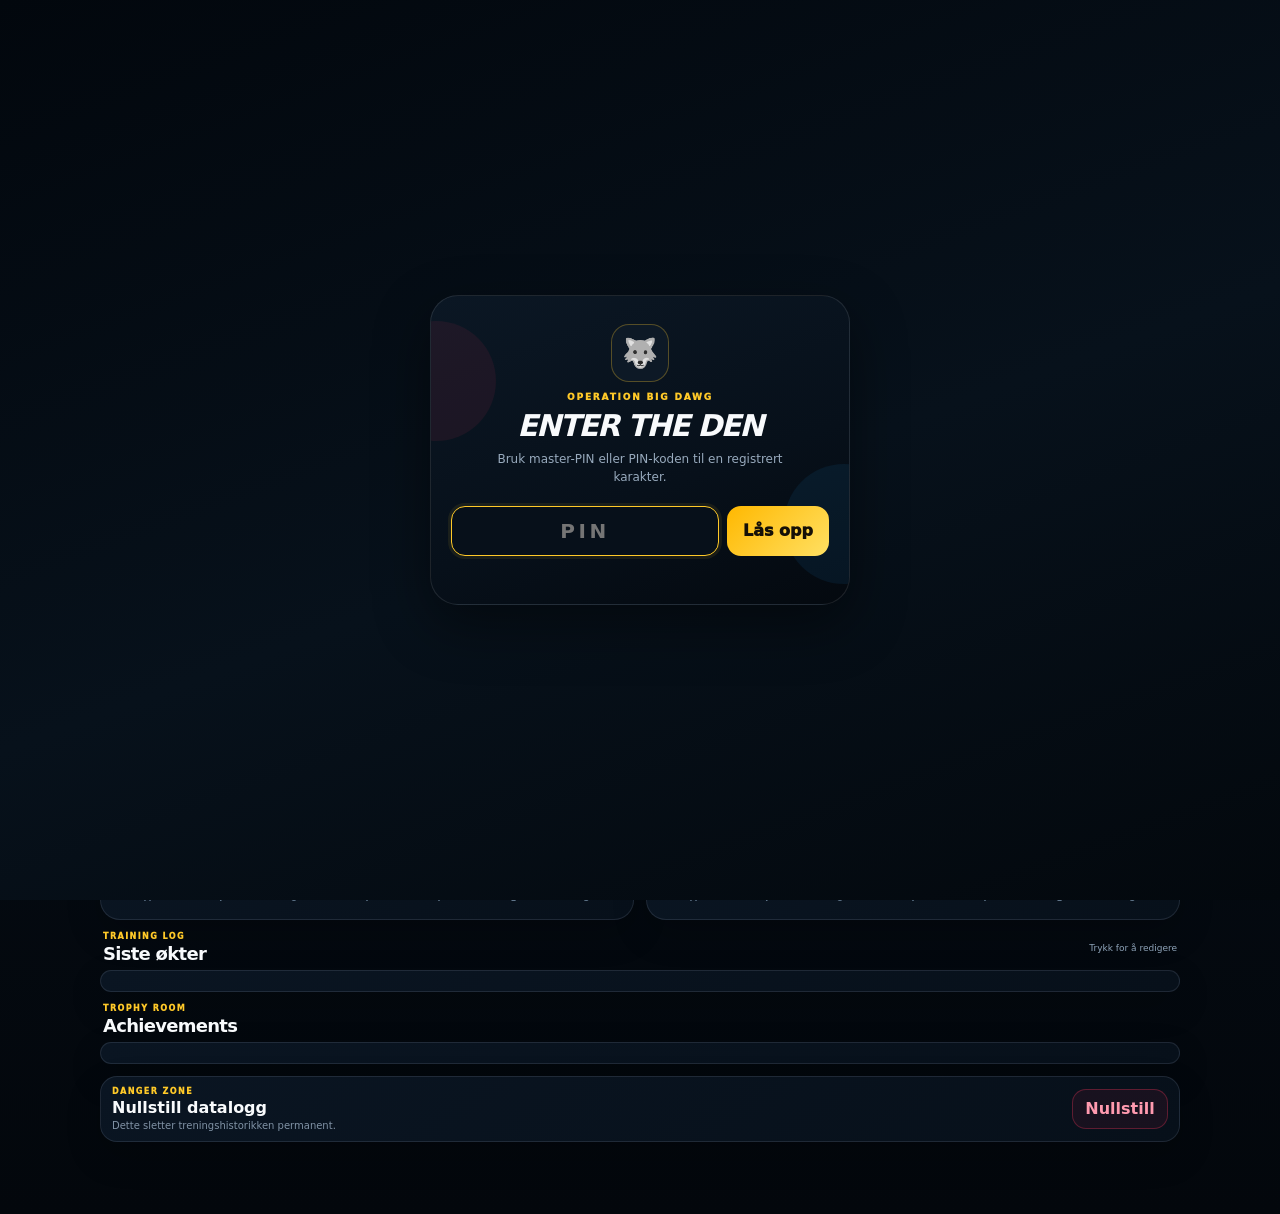
==== commit 44b7537f: "Load Stats Unlocked system" ====
--- a/index.html
+++ b/index.html
@@ -254,6 +254,7 @@
   <script src="characters.js"></script>
   <script src="auth.js"></script>
   <script src="ui.js"></script>
+  <script src="stats.js"></script>
   <script src="reward.js"></script>
   <script src="battle.js"></script>
 </body>
--- a/battle.css
+++ b/battle.css
@@ -1 +1,13 @@
-.battle-summary{position:relative;isolation:isolate;overflow:hidden;display:grid;grid-template-columns:64px minmax(0,1fr) 64px;align-items:end;gap:7px;margin-top:10px;min-height:142px;padding:10px 8px 11px;border-radius:24px;background:linear-gradient(145deg,#07131f 0%,#050b12 52%,#07131f 100%);border:1px solid rgba(255,201,40,.18);box-shadow:0 18px 46px rgba(0,0,0,.36),inset 0 1px 0 rgba(255,255,255,.04)}.battle-summary:before,.battle-summary:after{content:"";position:absolute;width:150px;height:150px;border-radius:50%;filter:blur(42px);opacity:.24;z-index:-1}.battle-summary:before{left:-72px;bottom:-40px;background:#ff3158}.battle-summary:after{right:-72px;bottom:-40px;background:#24a7ff}.battle-side{display:flex;flex-direction:column;align-items:center;justify-content:flex-end;gap:2px;min-width:0}.battle-side>span{font-size:8px;letter-spacing:.12em;font-weight:950;color:#c8d5e2}.battle-mini-frame{position:relative;width:60px;height:96px;display:grid;place-items:end center;overflow:hidden;border-radius:17px;background:linear-gradient(180deg,rgba(255,255,255,.04),rgba(0,0,0,.2));border:1px solid rgba(255,255,255,.08)}.battle-mini-frame:after{content:"";position:absolute;left:50%;bottom:5px;width:42px;height:7px;transform:translateX(-50%);border-radius:50%;background:rgba(0,0,0,.5);filter:blur(4px)}.battle-mini-frame img{position:relative;z-index:1;display:block;width:100%;height:100%;object-fit:contain;object-position:center bottom;filter:drop-shadow(0 7px 10px rgba(0,0,0,.5));user-select:none;pointer-events:none}.battle-mini-adrian{border-color:rgba(255,49,88,.28);box-shadow:inset 0 0 26px rgba(255,49,88,.09),0 0 18px rgba(255,49,88,.08)}.battle-mini-rikard{border-color:rgba(36,167,255,.28);box-shadow:inset 0 0 26px rgba(36,167,255,.09),0 0 18px rgba(36,167,255,.08)}.battle-center{align-self:center;min-width:0;text-align:center;padding-top:3px}.battle-kicker{display:block;font-size:8px;letter-spacing:.2em;font-weight:950;color:#ffc928}.battle-score{margin-top:1px;font-size:31px;line-height:.95;font-weight:950;letter-spacing:-.055em;color:#fff;text-shadow:0 0 22px rgba(255,255,255,.06)}.battle-score small{display:inline-block;margin:0 3px;font-size:8px;letter-spacing:.1em;color:#71869a;vertical-align:middle}.leader-shirt{display:inline-flex;align-items:center;justify-content:center;max-width:100%;margin-top:7px;padding:5px 8px;border-radius:999px;background:linear-gradient(135deg,rgba(255,201,40,.14),rgba(255,201,40,.05));border:1px solid rgba(255,201,40,.25);color:#ffe06b;font-size:9px;font-weight:950;white-space:nowrap;overflow:hidden;text-overflow:ellipsis}.battle-summary-line{margin-top:7px;padding-top:6px;border-top:1px solid rgba(255,255,255,.07);display:flex;flex-direction:column;gap:1px;min-width:0}.battle-summary-line span{font-size:7px;letter-spacing:.12em;font-weight:900;color:#6f8396}.battle-summary-line strong{font-size:9px;line-height:1.25;color:#dbe7f3;white-space:nowrap;overflow:hidden;text-overflow:ellipsis}@media(max-width:370px){.battle-summary{grid-template-columns:54px minmax(0,1fr) 54px;gap:4px;padding-left:5px;padding-right:5px}.battle-mini-frame{width:52px;height:84px}.battle-score{font-size:27px}.leader-shirt{font-size:8px;padding-left:6px;padding-right:6px}.battle-summary-line strong{font-size:8px}}@media(min-width:760px){.battle-summary{grid-template-columns:90px minmax(0,1fr) 90px;min-height:170px;padding:12px 18px}.battle-mini-frame{width:84px;height:132px}.battle-score{font-size:38px}.battle-summary-line strong{font-size:10px}}+.battle-summary{position:relative;isolation:isolate;overflow:hidden;display:grid;grid-template-columns:64px minmax(0,1fr) 64px;align-items:end;gap:7px;margin-top:10px;min-height:142px;padding:10px 8px 11px;border-radius:24px;background:linear-gradient(145deg,#07131f 0%,#050b12 52%,#07131f 100%);border:1px solid rgba(255,201,40,.18);box-shadow:0 18px 46px rgba(0,0,0,.36),inset 0 1px 0 rgba(255,255,255,.04)}.battle-summary:before,.battle-summary:after{content:"";position:absolute;width:150px;height:150px;border-radius:50%;filter:blur(42px);opacity:.24;z-index:-1}.battle-summary:before{left:-72px;bottom:-40px;background:#ff3158}.battle-summary:after{right:-72px;bottom:-40px;background:#24a7ff}.battle-side{display:flex;flex-direction:column;align-items:center;justify-content:flex-end;gap:2px;min-width:0}.battle-side>span{font-size:8px;letter-spacing:.12em;font-weight:950;color:#c8d5e2}.battle-mini-frame{position:relative;width:60px;height:96px;display:grid;place-items:end center;overflow:hidden;border-radius:17px;background:linear-gradient(180deg,rgba(255,255,255,.04),rgba(0,0,0,.2));border:1px solid rgba(255,255,255,.08)}.battle-mini-frame:after{content:"";position:absolute;left:50%;bottom:5px;width:42px;height:7px;transform:translateX(-50%);border-radius:50%;background:rgba(0,0,0,.5);filter:blur(4px)}.battle-mini-frame img{position:relative;z-index:1;display:block;width:100%;height:100%;object-fit:contain;object-position:center bottom;filter:drop-shadow(0 7px 10px rgba(0,0,0,.5));user-select:none;pointer-events:none}.battle-mini-adrian{border-color:rgba(255,49,88,.28);box-shadow:inset 0 0 26px rgba(255,49,88,.09),0 0 18px rgba(255,49,88,.08)}.battle-mini-rikard{border-color:rgba(36,167,255,.28);box-shadow:inset 0 0 26px rgba(36,167,255,.09),0 0 18px rgba(36,167,255,.08)}.battle-center{align-self:center;min-width:0;text-align:center;padding-top:3px}.battle-kicker{display:block;font-size:8px;letter-spacing:.2em;font-weight:950;color:#ffc928}.battle-score{margin-top:1px;font-size:31px;line-height:.95;font-weight:950;letter-spacing:-.055em;color:#fff;text-shadow:0 0 22px rgba(255,255,255,.06)}.battle-score small{display:inline-block;margin:0 3px;font-size:8px;letter-spacing:.1em;color:#71869a;vertical-align:middle}.leader-shirt{display:inline-flex;align-items:center;justify-content:center;max-width:100%;margin-top:7px;padding:5px 8px;border-radius:999px;background:linear-gradient(135deg,rgba(255,201,40,.14),rgba(255,201,40,.05));border:1px solid rgba(255,201,40,.25);color:#ffe06b;font-size:9px;font-weight:950;white-space:nowrap;overflow:hidden;text-overflow:ellipsis}.battle-summary-line{margin-top:7px;padding-top:6px;border-top:1px solid rgba(255,255,255,.07);display:flex;flex-direction:column;gap:1px;min-width:0}.battle-summary-line span{font-size:7px;letter-spacing:.12em;font-weight:900;color:#6f8396}.battle-summary-line strong{font-size:9px;line-height:1.25;color:#dbe7f3;white-space:nowrap;overflow:hidden;text-overflow:ellipsis}@media(max-width:370px){.battle-summary{grid-template-columns:54px minmax(0,1fr) 54px;gap:4px;padding-left:5px;padding-right:5px}.battle-mini-frame{width:52px;height:84px}.battle-score{font-size:27px}.leader-shirt{font-size:8px;padding-left:6px;padding-right:6px}.battle-summary-line strong{font-size:8px}}@media(min-width:760px){.battle-summary{grid-template-columns:90px minmax(0,1fr) 90px;min-height:170px;padding:12px 18px}.battle-mini-frame{width:84px;height:132px}.battle-score{font-size:38px}.battle-summary-line strong{font-size:10px}}
+/* Multiplayer character vertical placement. */
+#battleSummary.battle-multi .battle-fighter-art img{transform-origin:center bottom!important}
+#battleSummary.battle-count-1 .battle-fighter-art img,#battleSummary.battle-count-2 .battle-fighter-art img{transform:translateY(-44px) scale(1.04)!important}
+#battleSummary.battle-count-1 .battle-fighter-art:after,#battleSummary.battle-count-2 .battle-fighter-art:after{bottom:38px!important}
+#battleSummary.battle-count-3 .battle-fighter-art img{transform:translateY(-46px) scale(1.04)!important}
+#battleSummary.battle-count-3 .battle-fighter-art:after{bottom:39px!important}
+#battleSummary.battle-count-4 .battle-fighter-art img{transform:translateY(-70px) scale(1.04)!important}
+#battleSummary.battle-count-4 .battle-fighter-art:after{bottom:58px!important}
+#battleSummary.battle-count-5 .battle-fighter-art img,#battleSummary.battle-count-6 .battle-fighter-art img{transform:translateY(-50px) scale(1.04)!important}
+#battleSummary.battle-count-5 .battle-fighter-art:after,#battleSummary.battle-count-6 .battle-fighter-art:after{bottom:42px!important}
+@media(max-width:370px){#battleSummary.battle-count-1 .battle-fighter-art img,#battleSummary.battle-count-2 .battle-fighter-art img{transform:translateY(-42px) scale(1.04)!important}#battleSummary.battle-count-3 .battle-fighter-art img{transform:translateY(-44px) scale(1.04)!important}#battleSummary.battle-count-4 .battle-fighter-art img{transform:translateY(-64px) scale(1.04)!important}#battleSummary.battle-count-5 .battle-fighter-art img,#battleSummary.battle-count-6 .battle-fighter-art img{transform:translateY(-46px) scale(1.04)!important}#battleSummary.battle-count-1 .battle-fighter-art:after,#battleSummary.battle-count-2 .battle-fighter-art:after{bottom:36px!important}#battleSummary.battle-count-3 .battle-fighter-art:after{bottom:37px!important}#battleSummary.battle-count-4 .battle-fighter-art:after{bottom:53px!important}#battleSummary.battle-count-5 .battle-fighter-art:after,#battleSummary.battle-count-6 .battle-fighter-art:after{bottom:39px!important}}
+@media(min-width:760px){#battleSummary.battle-count-1 .battle-fighter-art img,#battleSummary.battle-count-2 .battle-fighter-art img{transform:translateY(-56px) scale(1.04)!important}#battleSummary.battle-count-3 .battle-fighter-art img{transform:translateY(-58px) scale(1.04)!important}#battleSummary.battle-count-4 .battle-fighter-art img{transform:translateY(-76px) scale(1.04)!important}#battleSummary.battle-count-5 .battle-fighter-art img,#battleSummary.battle-count-6 .battle-fighter-art img{transform:translateY(-56px) scale(1.04)!important}#battleSummary.battle-count-1 .battle-fighter-art:after,#battleSummary.battle-count-2 .battle-fighter-art:after{bottom:48px!important}#battleSummary.battle-count-3 .battle-fighter-art:after{bottom:49px!important}#battleSummary.battle-count-4 .battle-fighter-art:after{bottom:63px!important}#battleSummary.battle-count-5 .battle-fighter-art:after,#battleSummary.battle-count-6 .battle-fighter-art:after{bottom:47px!important}}
--- a/auth.css
+++ b/auth.css
@@ -1 +1 @@
-.access-gate{position:fixed;inset:0;z-index:100;display:none;align-items:center;justify-content:center;padding:20px;background:linear-gradient(160deg,#02070d 0%,#07111b 55%,#03080d 100%)}.access-gate.show{display:flex}.access-card{position:relative;width:min(100%,420px);overflow:hidden;border-radius:28px;padding:28px 20px 22px;text-align:center;background:linear-gradient(160deg,#0b1724,#07101a 60%,#04090f);border:1px solid rgba(255,255,255,.1);box-shadow:0 20px 55px rgba(0,0,0,.44)}.access-card:before,.access-card:after{content:"";position:absolute;width:120px;height:120px;border-radius:50%;opacity:.08;pointer-events:none}.access-card:before{background:var(--red);left:-55px;top:25px}.access-card:after{background:var(--blue);right:-55px;bottom:20px}.access-logo{position:relative;z-index:1;display:grid;place-items:center;width:58px;height:58px;margin:0 auto 10px;border-radius:18px;background:#0d1926;border:1px solid rgba(255,201,40,.3);font-size:29px}.access-kicker{position:relative;z-index:1;display:block;font-size:9px;font-weight:950;letter-spacing:.2em;color:var(--gold)}.access-step{position:relative;z-index:1}.access-step h1{margin-top:9px;font-size:30px;line-height:.98;letter-spacing:-.055em;font-style:italic}.access-step p{max-width:330px;margin:9px auto 0;color:#98aabd;font-size:12px;line-height:1.5}.pin-form{display:grid;grid-template-columns:1fr auto;gap:8px;margin-top:20px}.pin-form input{min-width:0;height:50px;border-radius:14px;border:1px solid #2c4055;background:#07101a;color:#fff;padding:0 14px;font-size:20px;font-weight:900;letter-spacing:.18em;text-align:center;outline:none}.pin-form input:focus{border-color:var(--gold);box-shadow:0 0 0 3px rgba(255,201,40,.08)}.access-primary{height:50px;border:0;border-radius:14px;padding:0 16px;background:linear-gradient(135deg,#ffb800,#ffe063);color:#151007;font-weight:950;cursor:pointer;touch-action:manipulation}.pin-error{min-height:18px;margin-top:8px;color:#ff8ca3;font-size:10px;font-weight:800}.player-choices{display:grid;grid-template-columns:1fr 1fr;gap:10px;margin-top:18px}.player-choice{position:relative;overflow:hidden;min-width:0;border-radius:20px;padding:8px 8px 12px;background:#0b1723;border:1px solid rgba(255,255,255,.08);color:#fff;cursor:pointer;touch-action:manipulation}.player-choice:active{transform:scale(.98)}.player-choice:before{content:"";position:absolute;inset:auto 10% 20px;height:60px;border-radius:50%;opacity:.12}.adrian-choice{border-color:rgba(255,53,93,.28)}.adrian-choice:before{background:var(--red)}.rikard-choice{border-color:rgba(36,167,255,.28)}.rikard-choice:before{background:var(--blue)}.choice-img{position:relative;z-index:1;display:grid;place-items:end center;height:145px}.choice-img img{max-width:100%;height:100%;object-fit:contain;object-position:center bottom;pointer-events:none}.player-choice strong,.player-choice small{position:relative;z-index:1;display:block}.player-choice strong{font-size:18px;font-style:italic}.player-choice small{margin-top:2px;color:#8fa3b8;font-size:9px}.gate-close{position:absolute;z-index:3;top:10px;right:10px;width:36px;height:36px;border-radius:50%;border:1px solid rgba(255,255,255,.1);background:#101b27;color:#dbe7f2;font-size:22px;cursor:pointer;touch-action:manipulation}.appbar-tools{display:flex;align-items:center;gap:6px}.player-switch{display:flex;flex-direction:column;align-items:flex-start;justify-content:center;min-height:38px;padding:5px 8px;border-radius:11px;border:1px solid rgba(255,201,40,.18);background:rgba(255,201,40,.05);color:#fff;cursor:pointer;line-height:1;touch-action:manipulation}.player-switch small{font-size:6px;letter-spacing:.11em;font-weight:900;color:#8fa3b8}.player-switch strong{margin-top:3px;font-size:10px;color:var(--gold);max-width:74px;overflow:hidden;text-overflow:ellipsis}.fighter-card.player-selected{box-shadow:0 0 0 1px rgba(255,201,40,.32),0 20px 55px rgba(0,0,0,.3),0 0 30px rgba(255,201,40,.07)}.fighter-card.player-selected .fighter-name:after{content:" · YOU";font-size:9px;letter-spacing:.1em;color:var(--gold);vertical-align:middle}.player-inactive-note{position:relative;z-index:2;margin-top:13px;padding:11px 12px;border-radius:13px;background:#0d1824;border:1px solid rgba(148,163,184,.1);color:#8396a9;font-size:10px;text-align:center}.player-inactive-note strong{color:#dce7f2}.actions[hidden]{display:none!important}@media(max-width:390px){.access-gate{padding:12px}.access-card{padding:22px 15px 18px;border-radius:22px}.pin-form{grid-template-columns:1fr}.access-primary{width:100%}.status{display:none}.appbar-tools{gap:4px}.player-switch{padding-inline:7px}.brand strong{font-size:16px}.brand-mark{width:34px;height:34px}.player-choices{gap:8px}.choice-img{height:120px}}+.access-gate{position:fixed;inset:0;z-index:100;display:none;align-items:center;justify-content:center;padding:20px;background:linear-gradient(160deg,#02070d 0%,#07111b 55%,#03080d 100%)}.access-gate.show{display:flex}.access-card{position:relative;width:min(100%,420px);overflow:hidden;border-radius:28px;padding:28px 20px 22px;text-align:center;background:linear-gradient(160deg,#0b1724,#07101a 60%,#04090f);border:1px solid rgba(255,255,255,.1);box-shadow:0 20px 55px rgba(0,0,0,.44)}.access-card:before,.access-card:after{content:"";position:absolute;width:120px;height:120px;border-radius:50%;opacity:.08;pointer-events:none}.access-card:before{background:var(--red);left:-55px;top:25px}.access-card:after{background:var(--blue);right:-55px;bottom:20px}.access-logo{position:relative;z-index:1;display:grid;place-items:center;width:58px;height:58px;margin:0 auto 10px;border-radius:18px;background:#0d1926;border:1px solid rgba(255,201,40,.3);font-size:29px}.access-kicker{position:relative;z-index:1;display:block;font-size:9px;font-weight:950;letter-spacing:.2em;color:var(--gold)}.access-step{position:relative;z-index:1}.access-step h1{margin-top:9px;font-size:30px;line-height:.98;letter-spacing:-.055em;font-style:italic}.access-step p{max-width:330px;margin:9px auto 0;color:#98aabd;font-size:12px;line-height:1.5}.pin-form{display:grid;grid-template-columns:1fr auto;gap:8px;margin-top:20px}.pin-form input{min-width:0;height:50px;border-radius:14px;border:1px solid #2c4055;background:#07101a;color:#fff;padding:0 14px;font-size:20px;font-weight:900;letter-spacing:.18em;text-align:center;outline:none}.pin-form input:focus{border-color:var(--gold);box-shadow:0 0 0 3px rgba(255,201,40,.08)}.access-primary{height:50px;border:0;border-radius:14px;padding:0 16px;background:linear-gradient(135deg,#ffb800,#ffe063);color:#151007;font-weight:950;cursor:pointer;touch-action:manipulation}.pin-error{min-height:18px;margin-top:8px;color:#ff8ca3;font-size:10px;font-weight:800}.player-choices{display:grid;grid-template-columns:1fr 1fr;gap:10px;margin-top:18px}.player-choice{position:relative;overflow:hidden;min-width:0;border-radius:20px;padding:8px 8px 12px;background:#0b1723;border:1px solid rgba(255,255,255,.08);color:#fff;cursor:pointer;touch-action:manipulation}.player-choice:active{transform:scale(.98)}.player-choice:before{content:"";position:absolute;inset:auto 10% 20px;height:60px;border-radius:50%;opacity:.12}.adrian-choice{border-color:rgba(255,53,93,.28)}.adrian-choice:before{background:var(--red)}.rikard-choice{border-color:rgba(36,167,255,.28)}.rikard-choice:before{background:var(--blue)}.choice-img{position:relative;z-index:1;display:grid;place-items:end center;height:145px}.choice-img img{max-width:100%;height:100%;object-fit:contain;object-position:center bottom;pointer-events:none}.player-choice strong,.player-choice small{position:relative;z-index:1;display:block}.player-choice strong{font-size:18px;font-style:italic}.player-choice small{margin-top:2px;color:#8fa3b8;font-size:9px}.gate-close{position:absolute;z-index:3;top:10px;right:10px;width:36px;height:36px;border-radius:50%;border:1px solid rgba(255,255,255,.1);background:#101b27;color:#dbe7f2;font-size:22px;cursor:pointer;touch-action:manipulation}.appbar-tools{display:flex;align-items:center;gap:6px}.player-switch{display:flex;flex-direction:column;align-items:flex-start;justify-content:center;min-height:38px;padding:5px 8px;border-radius:11px;border:1px solid rgba(255,201,40,.18);background:rgba(255,201,40,.05);color:#fff;cursor:pointer;line-height:1;touch-action:manipulation}.player-switch small{font-size:6px;letter-spacing:.11em;font-weight:900;color:#8fa3b8}.player-switch strong{margin-top:3px;font-size:10px;color:var(--gold);max-width:74px;overflow:hidden;text-overflow:ellipsis}.fighter-card.player-selected{box-shadow:0 0 0 1px rgba(255,201,40,.32),0 20px 55px rgba(0,0,0,.3),0 0 30px rgba(255,201,40,.07)}.fighter-card.player-selected .fighter-name:after{content:" · YOU";font-size:9px;letter-spacing:.1em;color:var(--gold);vertical-align:middle}.player-inactive-note{position:relative;z-index:2;margin-top:13px;padding:11px 12px;border-radius:13px;background:#0d1824;border:1px solid rgba(148,163,184,.1);color:#8396a9;font-size:10px;text-align:center}.player-inactive-note strong{color:#dce7f2}.actions[hidden]{display:none!important}.player-picker-head{display:grid;gap:10px;margin-top:8px}.player-picker-head h1{margin-bottom:0}.new-player-button{justify-self:center;min-height:38px;padding:8px 13px;border-radius:12px;border:1px solid rgba(255,201,40,.28);background:rgba(255,201,40,.08);color:#ffe06b;font-size:10px;font-weight:950;letter-spacing:.06em;text-transform:uppercase;cursor:pointer}.player-choices-dynamic{max-height:min(47vh,430px);overflow:auto;padding:2px 1px 4px;scrollbar-width:thin}.dynamic-player-choice.current{box-shadow:0 0 0 1px rgba(255,201,40,.6),0 0 24px rgba(255,201,40,.1)}.dynamic-player-choice.current:after{content:"VALGT";position:absolute;z-index:2;top:7px;right:7px;padding:3px 5px;border-radius:999px;background:var(--gold);color:#171006;font-size:6px;font-weight:950;letter-spacing:.08em}.player-empty{margin-top:18px;padding:18px;border-radius:15px;background:#08131e;border:1px dashed rgba(148,163,184,.18);color:#8fa3b8;font-size:11px}.new-player-title{margin-top:6px}.new-player-form{display:grid;gap:13px;margin-top:16px;text-align:left}.new-player-field{display:grid;gap:6px}.new-player-field>span,.character-set-picker legend{font-size:8px;letter-spacing:.11em;font-weight:950;text-transform:uppercase;color:#91a6ba}.new-player-field input{width:100%;height:46px;box-sizing:border-box;border-radius:13px;border:1px solid #2c4055;background:#07101a;color:#fff;padding:0 13px;font-size:15px;font-weight:800;outline:none}.new-player-field input:focus{border-color:var(--gold);box-shadow:0 0 0 3px rgba(255,201,40,.08)}.character-set-picker{display:grid;grid-template-columns:1fr 1fr;gap:9px;margin:0;padding:0;border:0}.character-set-picker legend{grid-column:1/-1;margin-bottom:0}.character-set-choice{position:relative;overflow:hidden;display:grid;justify-items:center;border-radius:16px;padding:7px 7px 9px;background:#091622;border:1px solid rgba(255,255,255,.09);cursor:pointer}.character-set-choice:has(input:checked){border-color:rgba(255,201,40,.65);box-shadow:0 0 0 1px rgba(255,201,40,.18),0 0 22px rgba(255,201,40,.08)}.character-set-choice input{position:absolute;opacity:0;pointer-events:none}.character-set-art{display:grid;place-items:end center;width:100%;height:118px}.character-set-art img{width:100%;height:100%;object-fit:contain;object-position:center bottom;pointer-events:none}.character-set-choice strong{font-size:11px;font-weight:950;color:#edf5fc;letter-spacing:.05em}.character-set-choice small{margin-top:2px;color:#8195a9;font-size:8px}.pin-plain-warning{padding:9px 10px;border-radius:11px;background:rgba(255,201,40,.06);border:1px solid rgba(255,201,40,.16);color:#d8c477;font-size:9px;line-height:1.4}.new-player-actions{display:grid;grid-template-columns:1fr 1fr;gap:8px}.access-secondary{height:50px;border-radius:14px;border:1px solid rgba(148,163,184,.2);background:#0c1824;color:#c7d4e0;font-weight:900;cursor:pointer}.new-player-actions .access-primary{width:100%}@media(max-width:390px){.access-gate{padding:12px}.access-card{padding:22px 15px 18px;border-radius:22px}.pin-form{grid-template-columns:1fr}.access-primary{width:100%}.status{display:none}.appbar-tools{gap:4px}.player-switch{padding-inline:7px}.brand strong{font-size:16px}.brand-mark{width:34px;height:34px}.player-choices{gap:8px}.choice-img{height:120px}.player-picker-head{gap:7px}.new-player-button{min-height:34px}.player-choices-dynamic{max-height:44vh}.character-set-art{height:104px}.new-player-form{gap:11px}}.access-gate{overflow:auto}.access-card{max-height:calc(100dvh - 24px);overflow:auto;box-sizing:border-box}
--- a/reward.css
+++ b/reward.css
@@ -1 +1 @@
-.reward-engine{position:relative;overflow:hidden;margin-top:8px;padding:10px 11px;border-radius:18px;background:linear-gradient(145deg,#0b1724,#07101a);border:1px solid rgba(255,201,40,.24);box-shadow:0 12px 30px rgba(0,0,0,.24);transition:border-color .2s ease,box-shadow .2s ease}.reward-engine:before{content:"";position:absolute;right:-35px;top:-50px;width:130px;height:130px;border-radius:50%;background:#ffc928;opacity:.06;pointer-events:none}.reward-engine.danger{border-color:rgba(255,53,93,.56);box-shadow:0 12px 30px rgba(0,0,0,.24),0 0 24px rgba(255,53,93,.09)}.reward-engine.danger:before{background:#ff355d;opacity:.12}.reward-head{position:relative;z-index:1;display:flex;align-items:center;justify-content:space-between;gap:8px}.reward-kicker{font-size:7px;letter-spacing:.18em;font-weight:950;color:#ffc928}.reward-engine.danger .reward-kicker{color:#ff7995}.reward-player{font-size:8px;font-weight:900;color:#71879c}.reward-main{position:relative;z-index:1;margin-top:3px}.reward-main strong{display:block;font-size:16px;line-height:1.05;letter-spacing:-.03em}.reward-main span{display:block;margin-top:3px;font-size:9px;line-height:1.35;color:#9db0c2}.reward-engine.danger .reward-main strong{color:#ff9aaf}.reward-grid{position:relative;z-index:1;display:grid;grid-template-columns:repeat(3,minmax(0,1fr));gap:5px;margin-top:8px}.reward-chip{min-width:0;padding:6px 7px;border-radius:10px;background:#0d1a28;border:1px solid rgba(148,163,184,.1)}.reward-chip small{display:block;font-size:6px;line-height:1;letter-spacing:.1em;font-weight:900;color:#71869a;white-space:nowrap}.reward-chip strong{display:block;margin-top:3px;font-size:10px;line-height:1.1;white-space:nowrap;overflow:hidden;text-overflow:ellipsis}.reward-chip.mission strong{color:#ffd85c}.reward-chip.mission.complete{background:rgba(57,229,140,.07);border-color:rgba(57,229,140,.22)}.reward-chip.mission.complete strong{color:#79f5a8}.reward-level-track{position:relative;z-index:1;height:4px;margin-top:7px;border-radius:999px;overflow:hidden;background:#132235}.reward-level-track span{display:block;height:100%;width:0;border-radius:inherit;background:linear-gradient(90deg,#ffc928,#fff27a);transition:width .45s ease}.workout-payoff{position:fixed;inset:0;z-index:80;display:grid;place-items:center;padding:18px;pointer-events:none;opacity:0;visibility:hidden;transition:opacity .16s ease,visibility .16s ease}.workout-payoff.show{opacity:1;visibility:visible}.payoff-card{position:relative;overflow:hidden;width:min(88vw,320px);padding:18px 16px 15px;border-radius:22px;text-align:center;background:linear-gradient(155deg,#0d1b29,#07101a 72%);border:1px solid rgba(255,201,40,.38);box-shadow:0 26px 80px rgba(0,0,0,.58),0 0 32px rgba(255,201,40,.1);transform:scale(.86) translateY(12px);transition:transform .2s cubic-bezier(.2,.85,.25,1.2)}.workout-payoff.show .payoff-card{transform:scale(1) translateY(0)}.payoff-card:before,.payoff-card:after{content:"";position:absolute;width:110px;height:110px;border-radius:50%;opacity:.11;pointer-events:none}.payoff-card:before{left:-58px;top:-55px;background:#24a7ff}.payoff-card:after{right:-58px;bottom:-58px;background:#ff355d}.payoff-kicker{position:relative;z-index:1;font-size:8px;letter-spacing:.18em;font-weight:950;color:#ffc928}.payoff-xp{position:relative;z-index:1;margin-top:3px;font-size:40px;line-height:1;font-weight:950;letter-spacing:-.06em;color:#fff}.payoff-xp.zero{font-size:25px;letter-spacing:-.03em}.payoff-title{position:relative;z-index:1;margin-top:5px;font-size:13px;font-weight:950}.payoff-sub{position:relative;z-index:1;margin-top:4px;font-size:9px;line-height:1.35;color:#94a8bb}.payoff-progress{position:relative;z-index:1;height:6px;margin-top:10px;border-radius:999px;overflow:hidden;background:#142337}.payoff-progress span{display:block;height:100%;width:0;border-radius:inherit;background:linear-gradient(90deg,#ffc928,#fff27a);transition:width .65s cubic-bezier(.2,.8,.2,1)}.payoff-leader{position:relative;z-index:1;margin-top:8px;font-size:9px;font-weight:950;color:#ffe06b}.payoff-spark{position:absolute;z-index:0;width:6px;height:6px;border-radius:50%;background:#ffc928;box-shadow:26px -14px 0 #fff27a,-29px 20px 0 #24a7ff,33px 28px 0 #ff355d,-36px -24px 0 #ffc928;left:50%;top:47%;opacity:0}.workout-payoff.show .payoff-spark{animation:payoffSpark .85s ease-out}@keyframes payoffSpark{0%{transform:translate(-50%,-50%) scale(.4);opacity:0}25%{opacity:1}100%{transform:translate(-50%,-50%) scale(3.4);opacity:0}}@media(max-width:370px){.reward-engine{padding:9px}.reward-main strong{font-size:15px}.reward-main span{font-size:8px}.reward-chip{padding:6px 5px}.reward-chip strong{font-size:9px}.reward-chip small{font-size:5.5px}.payoff-card{width:min(91vw,300px)}}+.reward-engine{position:relative;overflow:hidden;margin-top:8px;padding:10px 11px;border-radius:18px;background:linear-gradient(145deg,#0b1724,#07101a);border:1px solid rgba(255,201,40,.24);box-shadow:0 12px 30px rgba(0,0,0,.24);transition:border-color .2s ease,box-shadow .2s ease}.reward-engine:before{content:"";position:absolute;right:-35px;top:-50px;width:130px;height:130px;border-radius:50%;background:#ffc928;opacity:.06;pointer-events:none}.reward-engine.danger{border-color:rgba(255,53,93,.56);box-shadow:0 12px 30px rgba(0,0,0,.24),0 0 24px rgba(255,53,93,.09)}.reward-engine.danger:before{background:#ff355d;opacity:.12}.reward-head{position:relative;z-index:1;display:flex;align-items:center;justify-content:space-between;gap:8px}.reward-kicker{font-size:7px;letter-spacing:.18em;font-weight:950;color:#ffc928}.reward-engine.danger .reward-kicker{color:#ff7995}.reward-player{font-size:8px;font-weight:900;color:#71879c}.reward-main{position:relative;z-index:1;margin-top:3px}.reward-main strong{display:block;font-size:16px;line-height:1.05;letter-spacing:-.03em}.reward-main span{display:block;margin-top:3px;font-size:9px;line-height:1.35;color:#9db0c2}.reward-engine.danger .reward-main strong{color:#ff9aaf}.reward-grid{position:relative;z-index:1;display:grid;grid-template-columns:repeat(3,minmax(0,1fr));gap:5px;margin-top:8px}.reward-chip{min-width:0;padding:6px 7px;border-radius:10px;background:#0d1a28;border:1px solid rgba(148,163,184,.1)}.reward-chip small{display:block;font-size:6px;line-height:1;letter-spacing:.1em;font-weight:900;color:#71869a;white-space:nowrap}.reward-chip strong{display:block;margin-top:3px;font-size:10px;line-height:1.1;white-space:nowrap;overflow:hidden;text-overflow:ellipsis}.reward-chip.mission strong{color:#ffd85c}.reward-chip.mission.complete{background:rgba(57,229,140,.07);border-color:rgba(57,229,140,.22)}.reward-chip.mission.complete strong{color:#79f5a8}.reward-level-track{position:relative;z-index:1;height:4px;margin-top:7px;border-radius:999px;overflow:hidden;background:#132235}.reward-level-track span{display:block;height:100%;width:0;border-radius:inherit;background:linear-gradient(90deg,#ffc928,#fff27a);transition:width .45s ease}.workout-payoff{position:fixed;inset:0;z-index:80;display:grid;place-items:center;padding:18px;pointer-events:none;opacity:0;visibility:hidden;transition:opacity .16s ease,visibility .16s ease}.workout-payoff.show{opacity:1;visibility:visible}.payoff-card{position:relative;overflow:hidden;width:min(88vw,320px);padding:18px 16px 15px;border-radius:22px;text-align:center;background:linear-gradient(155deg,#0d1b29,#07101a 72%);border:1px solid rgba(255,201,40,.38);box-shadow:0 26px 80px rgba(0,0,0,.58),0 0 32px rgba(255,201,40,.1);transform:scale(.86) translateY(12px);transition:transform .2s cubic-bezier(.2,.85,.25,1.2)}.workout-payoff.show .payoff-card{transform:scale(1) translateY(0)}.payoff-card:before,.payoff-card:after{content:"";position:absolute;width:110px;height:110px;border-radius:50%;opacity:.11;pointer-events:none}.payoff-card:before{left:-58px;top:-55px;background:#24a7ff}.payoff-card:after{right:-58px;bottom:-58px;background:#ff355d}.payoff-kicker{position:relative;z-index:1;font-size:8px;letter-spacing:.18em;font-weight:950;color:#ffc928}.payoff-xp{position:relative;z-index:1;margin-top:3px;font-size:40px;line-height:1;font-weight:950;letter-spacing:-.06em;color:#fff}.payoff-xp.zero{font-size:25px;letter-spacing:-.03em}.payoff-title{position:relative;z-index:1;margin-top:5px;font-size:13px;font-weight:950}.payoff-sub{position:relative;z-index:1;margin-top:4px;font-size:9px;line-height:1.35;color:#94a8bb}.payoff-progress{position:relative;z-index:1;height:6px;margin-top:10px;border-radius:999px;overflow:hidden;background:#142337}.payoff-progress span{display:block;height:100%;width:0;border-radius:inherit;background:linear-gradient(90deg,#ffc928,#fff27a);transition:width .65s cubic-bezier(.2,.8,.2,1)}.payoff-leader{position:relative;z-index:1;margin-top:8px;font-size:9px;font-weight:950;color:#ffe06b}.payoff-spark{position:absolute;z-index:0;width:6px;height:6px;border-radius:50%;background:#ffc928;box-shadow:26px -14px 0 #fff27a,-29px 20px 0 #24a7ff,33px 28px 0 #ff355d,-36px -24px 0 #ffc928;left:50%;top:47%;opacity:0}.workout-payoff.show .payoff-spark{animation:payoffSpark .85s ease-out}@keyframes payoffSpark{0%{transform:translate(-50%,-50%) scale(.4);opacity:0}25%{opacity:1}100%{transform:translate(-50%,-50%) scale(3.4);opacity:0}}.obd-modal-open{overflow:hidden}.obd-confirm{position:fixed;inset:0;z-index:120;display:grid;place-items:end center;padding:18px 16px calc(18px + env(safe-area-inset-bottom));opacity:0;visibility:hidden;pointer-events:none;transition:opacity .18s ease,visibility .18s ease}.obd-confirm.show{opacity:1;visibility:visible;pointer-events:auto}.obd-confirm-backdrop{position:absolute;inset:0;background:rgba(1,6,12,.76);backdrop-filter:blur(8px);-webkit-backdrop-filter:blur(8px)}.obd-confirm-card{position:relative;overflow:hidden;width:min(100%,420px);padding:18px 16px 14px;border-radius:24px;background:linear-gradient(155deg,#0d1a28,#07111c 72%);border:1px solid rgba(255,201,40,.32);box-shadow:0 28px 90px rgba(0,0,0,.62),0 0 34px rgba(255,201,40,.08);transform:translateY(22px) scale(.97);transition:transform .2s cubic-bezier(.2,.8,.2,1)}.obd-confirm.show .obd-confirm-card{transform:translateY(0) scale(1)}.obd-confirm-card:before{content:"";position:absolute;right:-55px;top:-55px;width:140px;height:140px;border-radius:50%;background:#ffc928;opacity:.07;pointer-events:none}.obd-confirm[data-kind="cardio"] .obd-confirm-card{border-color:rgba(36,167,255,.42);box-shadow:0 28px 90px rgba(0,0,0,.62),0 0 34px rgba(36,167,255,.09)}.obd-confirm[data-kind="cardio"] .obd-confirm-card:before{background:#24a7ff;opacity:.1}.obd-confirm[data-kind="undo"] .obd-confirm-card{border-color:rgba(255,53,93,.38);box-shadow:0 28px 90px rgba(0,0,0,.62),0 0 34px rgba(255,53,93,.08)}.obd-confirm[data-kind="undo"] .obd-confirm-card:before{background:#ff355d;opacity:.09}.obd-confirm-icon{position:relative;z-index:1;display:grid;place-items:center;width:42px;height:42px;border-radius:13px;background:rgba(255,201,40,.11);border:1px solid rgba(255,201,40,.24);font-size:21px}.obd-confirm[data-kind="cardio"] .obd-confirm-icon{background:rgba(36,167,255,.1);border-color:rgba(36,167,255,.24)}.obd-confirm[data-kind="undo"] .obd-confirm-icon{background:rgba(255,53,93,.09);border-color:rgba(255,53,93,.22);color:#ff7895;font-size:25px;font-weight:900}.obd-confirm-kicker{position:relative;z-index:1;margin-top:12px;font-size:8px;letter-spacing:.18em;font-weight:950;color:#ffc928}.obd-confirm[data-kind="cardio"] .obd-confirm-kicker{color:#5ec4ff}.obd-confirm[data-kind="undo"] .obd-confirm-kicker{color:#ff7895}.obd-confirm-title{position:relative;z-index:1;margin-top:3px;font-size:23px;line-height:1.05;font-weight:950;letter-spacing:-.04em;color:#f4f8fc}.obd-confirm-text{position:relative;z-index:1;margin-top:7px;font-size:12px;line-height:1.45;color:#96aabd}.obd-confirm-actions{position:relative;z-index:1;display:grid;grid-template-columns:1fr 1.25fr;gap:8px;margin-top:17px}.obd-confirm-btn{min-height:48px;border:0;border-radius:14px;padding:10px 12px;font:inherit;font-size:13px;font-weight:950;cursor:pointer;-webkit-tap-highlight-color:transparent}.obd-confirm-btn.secondary{background:#111f2f;color:#a8b8c8;border:1px solid rgba(148,163,184,.16)}.obd-confirm-btn.primary{background:linear-gradient(135deg,#ffc928,#ffe56c);color:#07101a;box-shadow:0 8px 22px rgba(255,201,40,.15)}.obd-confirm[data-kind="cardio"] .obd-confirm-btn.primary{background:linear-gradient(135deg,#189fe8,#38d5de);color:#041018;box-shadow:0 8px 22px rgba(36,167,255,.14)}.obd-confirm[data-kind="undo"] .obd-confirm-btn.primary{background:linear-gradient(135deg,#d92f50,#ff5d7d);color:#fff;box-shadow:0 8px 22px rgba(255,53,93,.13)}.obd-confirm-btn:active{transform:scale(.98)}@media(max-width:370px){.reward-engine{padding:9px}.reward-main strong{font-size:15px}.reward-main span{font-size:8px}.reward-chip{padding:6px 5px}.reward-chip strong{font-size:9px}.reward-chip small{font-size:5.5px}.payoff-card{width:min(91vw,300px)}.obd-confirm{padding-left:12px;padding-right:12px}.obd-confirm-card{padding:16px 14px 13px}.obd-confirm-title{font-size:21px}.obd-confirm-text{font-size:11px}.obd-confirm-btn{min-height:46px;font-size:12px}}
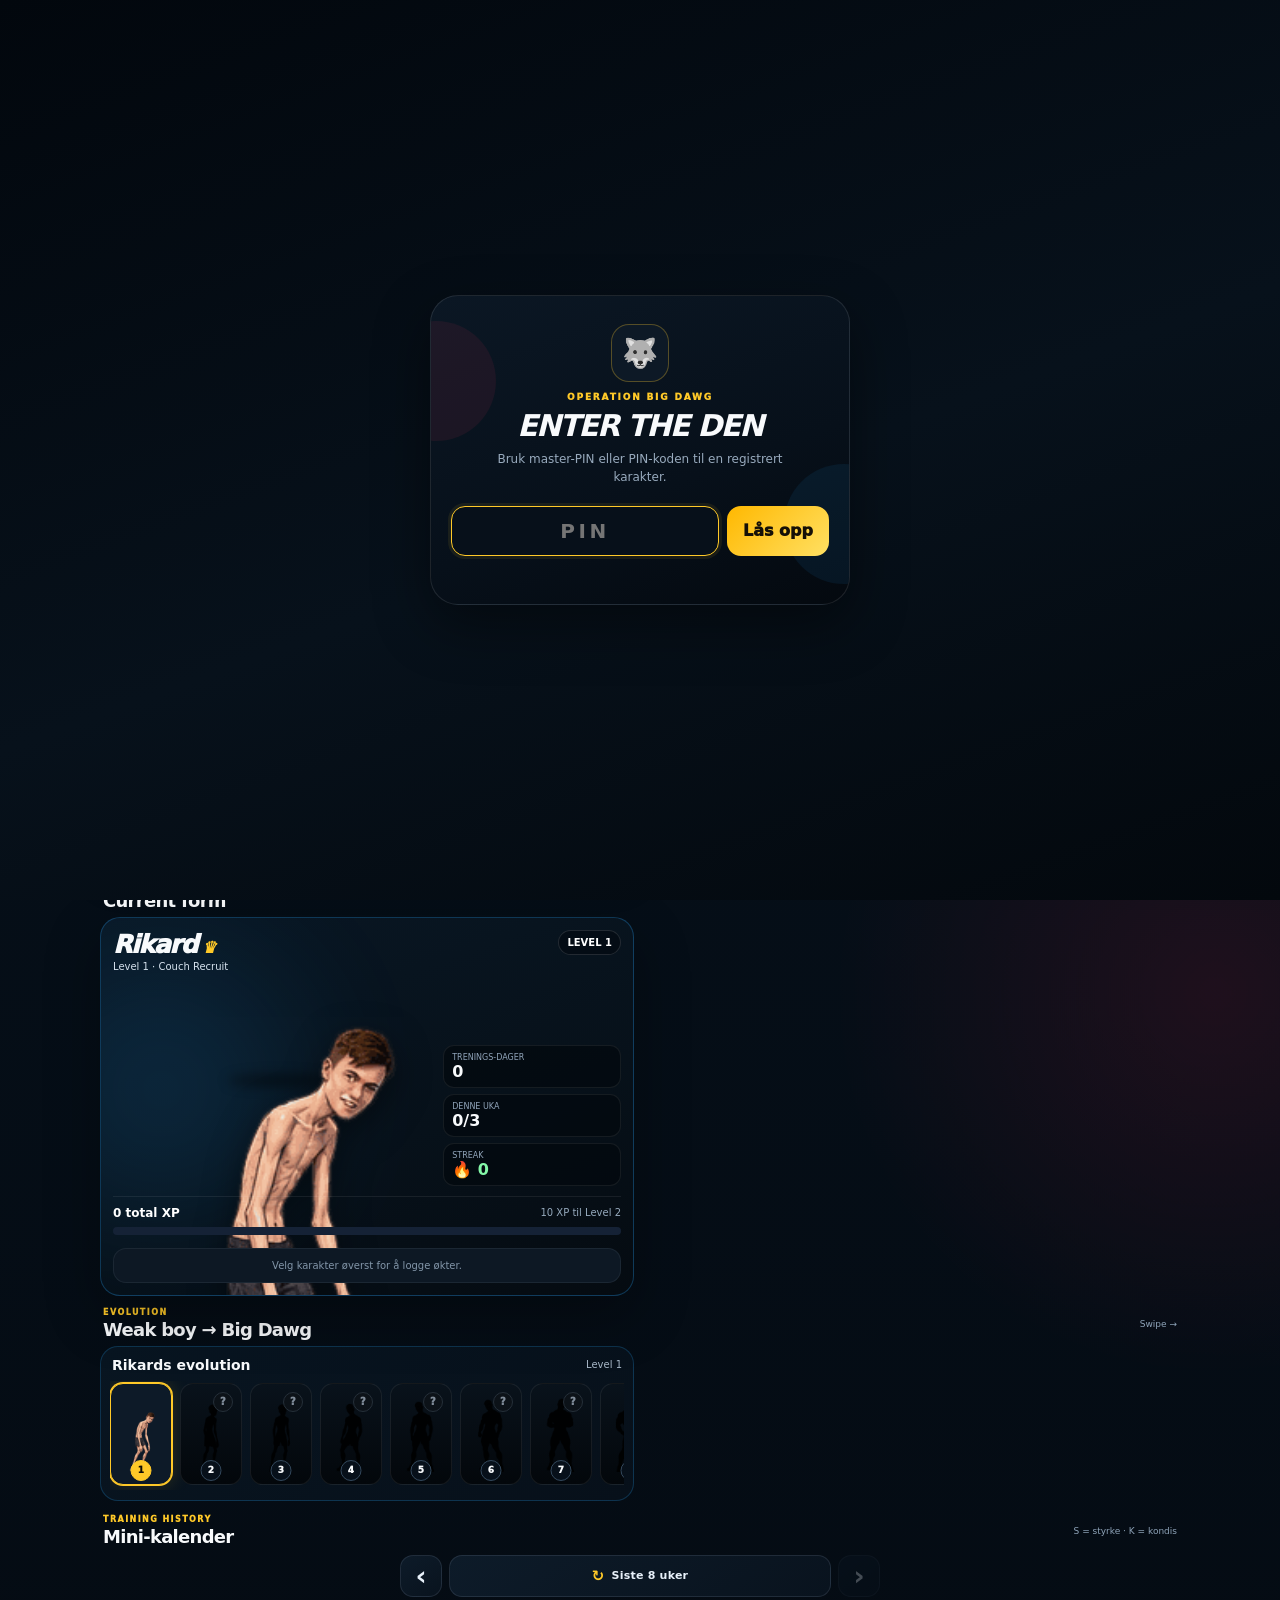
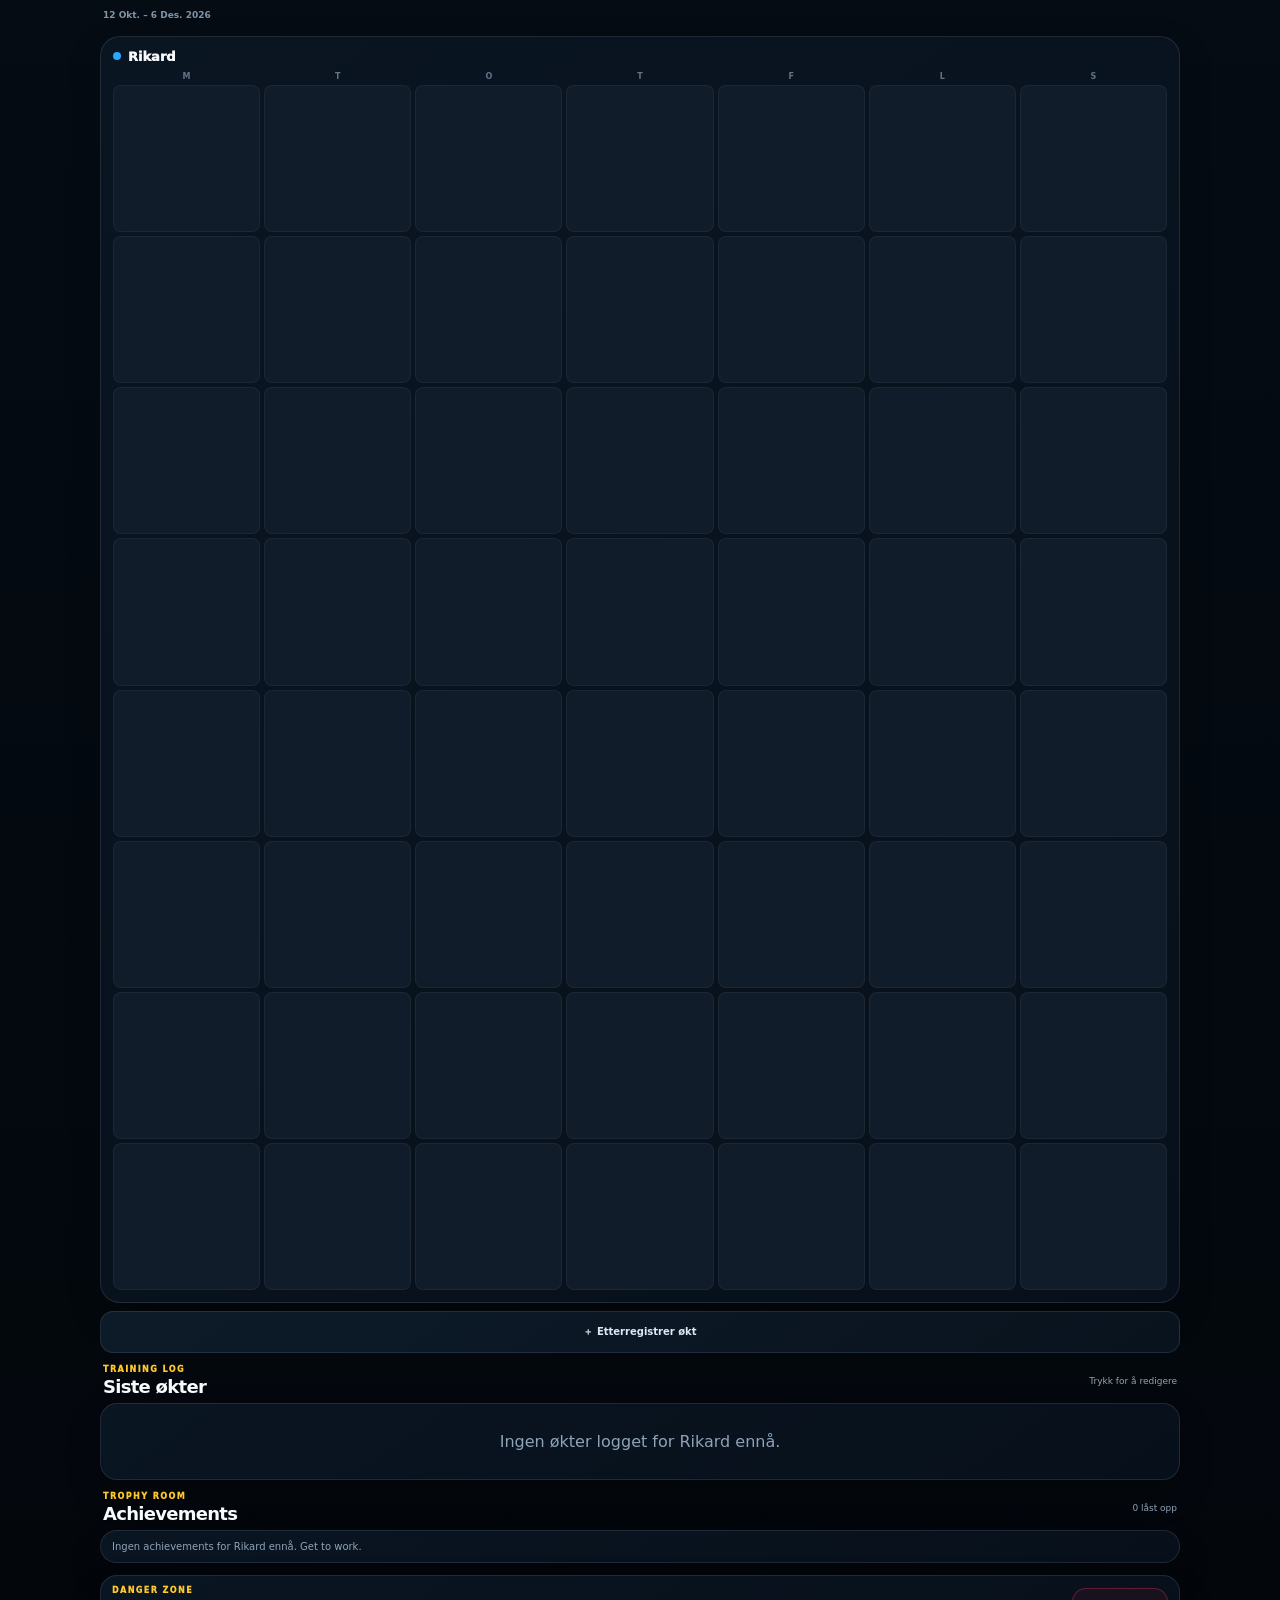
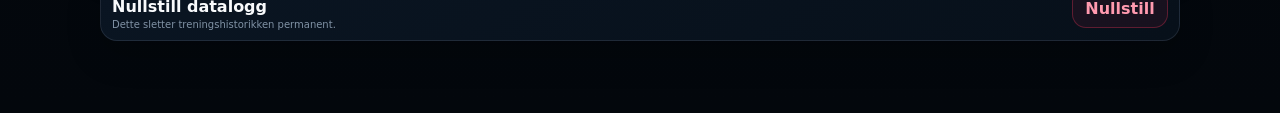
==== commit 373c2c68: "Add calendar history views and manual logging" ====
--- a/index.html
+++ b/index.html
@@ -9,6 +9,7 @@
   <link rel="stylesheet" href="battle.css">
   <link rel="stylesheet" href="auth.css">
   <link rel="stylesheet" href="compact.css">
+  <link rel="stylesheet" href="calendar-history.css">
   <link rel="stylesheet" href="reward.css">
 </head>
 <body>
@@ -159,8 +160,20 @@
 
     <section id="calendar" class="section-block calendar-section">
       <div class="section-heading">
-        <div><span class="section-kicker">STREAK CALENDAR</span><h2>Mini-kalender</h2></div>
+        <div><span class="section-kicker">TRAINING HISTORY</span><h2>Mini-kalender</h2></div>
         <span class="section-note">S = styrke · K = kondis</span>
+      </div>
+      <div class="calendar-toolbar" aria-label="Kalendernavigasjon">
+        <button id="calendarPrev" class="calendar-nav-button" type="button" aria-label="Forrige periode">‹</button>
+        <button id="calendarViewCycle" class="calendar-view-button" type="button" aria-label="Bytt kalendervisning">
+          <span class="calendar-cycle-icon" aria-hidden="true">↻</span>
+          <span id="calendarViewLabel">Siste 8 uker</span>
+        </button>
+        <button id="calendarNext" class="calendar-nav-button" type="button" aria-label="Neste periode" disabled>›</button>
+      </div>
+      <div class="calendar-range-row">
+        <span id="calendarRangeLabel" class="calendar-range-label"></span>
+        <button id="calendarToday" class="calendar-today-button" type="button" hidden>I dag</button>
       </div>
       <div class="heat-wrap">
         <article class="calendar-card calendar-rikard">
@@ -174,6 +187,7 @@
           <div id="heatAdrian" class="heat"></div>
         </article>
       </div>
+      <button id="openManualWorkout" class="manual-workout-button" type="button">＋ Etterregistrer økt</button>
     </section>
 
     <section id="historySection" class="section-block">
@@ -219,6 +233,47 @@
       <button id="cancelEdit" class="btn undo" type="button">Avbryt</button>
       <button id="saveEdit" class="btn strength" type="button">Lagre</button>
       <button id="deleteEdit" class="btn danger" type="button">Slett økten</button>
+    </div>
+  </dialog>
+
+  <dialog id="manualWorkoutDialog" class="manual-workout-dialog">
+    <div class="manual-dialog-head">
+      <div><span class="section-kicker">HISTORY ONLY</span><h3>Etterregistrer økt</h3></div>
+      <button id="closeManualWorkout" class="dialog-close-button" type="button" aria-label="Lukk">×</button>
+    </div>
+    <div id="manualPlayerLabel" class="manual-player-label"></div>
+    <div class="manual-info-box">
+      Etterregistrering gjelder kun tidligere dager. Økten vises i kalenderen og loggen, men gir ingen XP, AP, streak, level, Weekly Battle-poeng, bossfordeler eller andre spillfordeler.
+    </div>
+
+    <div class="manual-date-picker">
+      <div class="manual-date-nav">
+        <button id="manualMonthPrev" class="manual-month-arrow" type="button" aria-label="Forrige måned">‹</button>
+        <div class="manual-month-selects">
+          <label><span>Måned</span><select id="manualMonth"></select></label>
+          <label><span>År</span><select id="manualYear"></select></label>
+        </div>
+        <button id="manualMonthNext" class="manual-month-arrow" type="button" aria-label="Neste måned">›</button>
+      </div>
+      <div class="manual-weekdays" aria-hidden="true"><span>M</span><span>T</span><span>O</span><span>T</span><span>F</span><span>L</span><span>S</span></div>
+      <div id="manualDateGrid" class="manual-date-grid" role="grid" aria-label="Velg dato"></div>
+    </div>
+
+    <div id="manualSelectedDate" class="manual-selected-date"></div>
+    <div id="manualDateStatus" class="manual-date-status" aria-live="polite"></div>
+
+    <fieldset class="manual-type-field">
+      <legend>Velg økttype</legend>
+      <div class="manual-type-grid">
+        <label class="manual-type-option manual-strength"><input type="radio" name="manualWorkoutType" value="strength"><span>Styrke</span></label>
+        <label class="manual-type-option manual-cardio"><input type="radio" name="manualWorkoutType" value="cardio"><span>Kondisjon</span></label>
+      </div>
+    </fieldset>
+
+    <div class="field manual-time-field"><label for="manualWorkoutTime">Tidspunkt</label><input id="manualWorkoutTime" type="time" step="60"></div>
+    <div class="modal-actions manual-actions">
+      <button id="cancelManualWorkout" class="btn undo" type="button">Avbryt</button>
+      <button id="saveManualWorkout" class="btn strength" type="button">Lagre økt</button>
     </div>
   </dialog>
 
@@ -254,8 +309,10 @@
   <script src="characters.js"></script>
   <script src="auth.js"></script>
   <script src="ui.js"></script>
+  <script src="calendar-history.js"></script>
   <script src="stats.js"></script>
+  <script src="daily-limit.js"></script>
   <script src="reward.js"></script>
   <script src="battle.js"></script>
 </body>
-</html>+</html>
--- a/calendar-history.css
+++ b/calendar-history.css
@@ -0,0 +1,88 @@
+.calendar-section .heat-wrap{grid-template-columns:1fr}
+.calendar-toolbar{display:grid;grid-template-columns:42px minmax(0,1fr) 42px;gap:7px;align-items:center}
+.calendar-nav-button,.calendar-view-button,.calendar-today-button,.manual-workout-button,.dialog-close-button,.manual-month-arrow{border:1px solid rgba(148,163,184,.16);color:#e8f1fa;background:linear-gradient(145deg,#0d1b29,#09131e);font-weight:900;cursor:pointer}
+.calendar-nav-button{height:42px;border-radius:13px;font-size:27px;line-height:1}
+.calendar-nav-button:disabled,.manual-month-arrow:disabled{opacity:.28;cursor:not-allowed}
+.calendar-view-button{min-height:42px;border-radius:13px;display:flex;align-items:center;justify-content:center;gap:7px;padding:9px 12px;font-size:11px;letter-spacing:.02em}
+.calendar-cycle-icon{color:var(--gold);font-size:15px}
+.calendar-range-row{min-height:27px;margin:5px 3px 7px;display:flex;align-items:center;justify-content:space-between;gap:8px}
+.calendar-range-label{font-size:9px;color:#7f94a8;font-weight:750;text-transform:capitalize}
+.calendar-today-button{border-radius:999px;padding:5px 9px;font-size:8px;color:var(--gold)}
+.manual-workout-button{width:100%;min-height:42px;margin-top:8px;border-radius:13px;color:#dce9f6;font-size:10px}
+.manual-workout-button:hover,.calendar-view-button:hover{border-color:rgba(255,201,40,.32)}
+
+.calendar-period-caption{grid-column:1/-1;margin:4px 2px 0;color:#dce8f5;font-size:9px;font-weight:950;letter-spacing:.08em;text-transform:uppercase}
+.calendar-week-summary{display:grid!important;grid-template-columns:repeat(3,minmax(0,1fr))!important;gap:6px!important}
+.calendar-week-tile{min-width:0;min-height:72px;padding:8px 7px;border-radius:11px;background:#101c29;border:1px solid rgba(148,163,184,.09);display:flex;flex-direction:column;justify-content:space-between}
+.calendar-week-tile.current{border-color:rgba(255,201,40,.34);box-shadow:inset 0 0 0 1px rgba(255,201,40,.06)}
+.calendar-week-tile.empty{opacity:.62}
+.calendar-tile-label{font-size:8px;color:#9aadc0;font-weight:950}
+.calendar-tile-dates{display:block;margin-top:2px;color:#647b91;font-size:6.5px;white-space:nowrap}
+.calendar-counts{display:grid;grid-template-columns:1fr 1fr;gap:4px;margin-top:7px}
+.calendar-count{padding:5px 3px;border-radius:7px;text-align:center;background:#0a131e;font-size:8px;font-weight:950}
+.calendar-count.strength{color:#ffe362;border:1px solid rgba(255,201,40,.11)}
+.calendar-count.cardio{color:#65f1d6;border:1px solid rgba(39,211,193,.11)}
+
+.calendar-month-summary{display:grid!important;grid-template-columns:repeat(3,minmax(0,1fr))!important;gap:7px!important}
+.calendar-month-tile{min-width:0;min-height:89px;padding:10px 8px;border-radius:12px;background:linear-gradient(150deg,#101e2c,#0b151f);border:1px solid rgba(148,163,184,.1);display:flex;flex-direction:column;justify-content:space-between}
+.calendar-month-tile.current{border-color:rgba(255,201,40,.35);box-shadow:0 0 18px rgba(255,201,40,.05)}
+.calendar-month-tile.empty{opacity:.62}
+.calendar-month-name{font-size:10px;font-weight:950;text-transform:uppercase;color:#e4edf6}
+.calendar-month-year{display:block;margin-top:2px;font-size:7px;color:#698095}
+.calendar-month-tile .calendar-count{font-size:9px;padding:6px 3px}
+
+.manual-workout-dialog{max-height:min(92vh,760px);overflow:auto;padding:16px;width:min(94vw,430px)}
+.manual-dialog-head{display:flex;align-items:flex-start;justify-content:space-between;gap:12px}
+.manual-dialog-head h3{margin:0;font-size:21px;letter-spacing:-.035em}
+.dialog-close-button{width:35px;height:35px;border-radius:11px;font-size:20px;line-height:1}
+.manual-player-label{margin-top:7px;color:#d8e5f1;font-size:10px;font-weight:850}
+.manual-info-box{margin-top:10px;padding:10px 11px;border-radius:12px;background:rgba(255,201,40,.07);border:1px solid rgba(255,201,40,.16);color:#d8c982;font-size:9px;line-height:1.45}
+.manual-date-picker{margin-top:12px;padding:10px;border-radius:15px;background:#07101a;border:1px solid rgba(148,163,184,.13)}
+.manual-date-nav{display:grid;grid-template-columns:34px minmax(0,1fr) 34px;align-items:end;gap:7px}
+.manual-month-arrow{height:37px;border-radius:10px;font-size:23px;line-height:1}
+.manual-month-selects{display:grid;grid-template-columns:1.35fr .8fr;gap:6px}
+.manual-month-selects label span{display:block;margin:0 0 3px 2px;color:#6f8498;font-size:7px;font-weight:850;text-transform:uppercase}
+.manual-month-selects select{width:100%;height:37px;padding:0 8px;border-radius:10px;border:1px solid #26384a;background:#0c1926;color:#edf4fb;font-size:10px;font-weight:850}
+.manual-weekdays,.manual-date-grid{display:grid;grid-template-columns:repeat(7,minmax(0,1fr));gap:4px}
+.manual-weekdays{margin:10px 0 4px}
+.manual-weekdays span{text-align:center;color:#62778b;font-size:7px;font-weight:900}
+.manual-calendar-day{position:relative;aspect-ratio:1/1;min-height:36px;padding:3px;border:1px solid rgba(148,163,184,.09);border-radius:8px;background:#0f1b28;color:#dfeaf5;font-size:9px;font-weight:850;cursor:pointer}
+.manual-calendar-day.other-month{opacity:.25}
+.manual-calendar-day.unavailable{opacity:.22;cursor:not-allowed}
+.manual-calendar-day.selected{border-color:var(--gold);box-shadow:inset 0 0 0 1px rgba(255,201,40,.22);background:#192538}
+.manual-day-number{display:block;line-height:1}
+.manual-day-marks{position:absolute;left:3px;right:3px;bottom:3px;display:flex;justify-content:center;gap:2px}
+.manual-day-mark{min-width:11px;padding:1px 2px;border-radius:4px;background:#07101a;font-size:5.5px;font-weight:950;text-align:center}
+.manual-day-mark.s{color:#ffe362}
+.manual-day-mark.k{color:#65f1d6}
+.manual-selected-date{margin-top:10px;color:#f1f6fb;font-size:12px;font-weight:900;text-transform:capitalize}
+.manual-date-status{min-height:27px;margin-top:5px;display:flex;gap:5px;align-items:center;flex-wrap:wrap}
+.manual-status-chip{padding:5px 7px;border-radius:8px;font-size:8px;font-weight:900;background:#101c29;border:1px solid rgba(148,163,184,.1)}
+.manual-status-chip.s{color:#ffe362;border-color:rgba(255,201,40,.18)}
+.manual-status-chip.k{color:#65f1d6;border-color:rgba(39,211,193,.18)}
+.manual-status-empty{color:#7890a6;font-size:9px}
+.manual-type-field{margin:11px 0 0;padding:0;border:0}
+.manual-type-field legend{margin-bottom:6px;color:#94a3b8;font-size:9px}
+.manual-type-grid{display:grid;grid-template-columns:1fr 1fr;gap:7px}
+.manual-type-option{position:relative;min-height:43px;border-radius:12px;border:1px solid rgba(148,163,184,.14);background:#0d1926;display:grid;place-items:center;cursor:pointer;overflow:hidden}
+.manual-type-option input{position:absolute;opacity:0;pointer-events:none}
+.manual-type-option span{font-size:10px;font-weight:950}
+.manual-strength span{color:#ffe362}.manual-cardio span{color:#65f1d6}
+.manual-type-option:has(input:checked){border-color:var(--gold);box-shadow:inset 0 0 0 1px rgba(255,201,40,.13)}
+.manual-cardio:has(input:checked){border-color:#27d3c1;box-shadow:inset 0 0 0 1px rgba(39,211,193,.13)}
+.manual-type-option:has(input:disabled){opacity:.3;cursor:not-allowed}
+.manual-time-field{margin-top:10px}
+.manual-actions{margin-top:12px}
+.history-source-badge{display:inline-block;margin-left:5px;padding:2px 5px;border-radius:999px;background:rgba(148,163,184,.09);border:1px solid rgba(148,163,184,.12);color:#9fb1c3;font-size:6.5px;font-weight:850;vertical-align:1px}
+
+@media(max-width:370px){
+  .calendar-week-summary{grid-template-columns:repeat(2,minmax(0,1fr))!important}
+  .calendar-month-tile{min-height:82px;padding:8px 6px}
+  .manual-calendar-day{min-height:32px}
+}
+
+@media(min-width:760px){
+  .calendar-week-summary{grid-template-columns:repeat(6,minmax(0,1fr))!important}
+  .calendar-month-summary{grid-template-columns:repeat(4,minmax(0,1fr))!important}
+  .calendar-toolbar{max-width:480px;margin-inline:auto}
+}
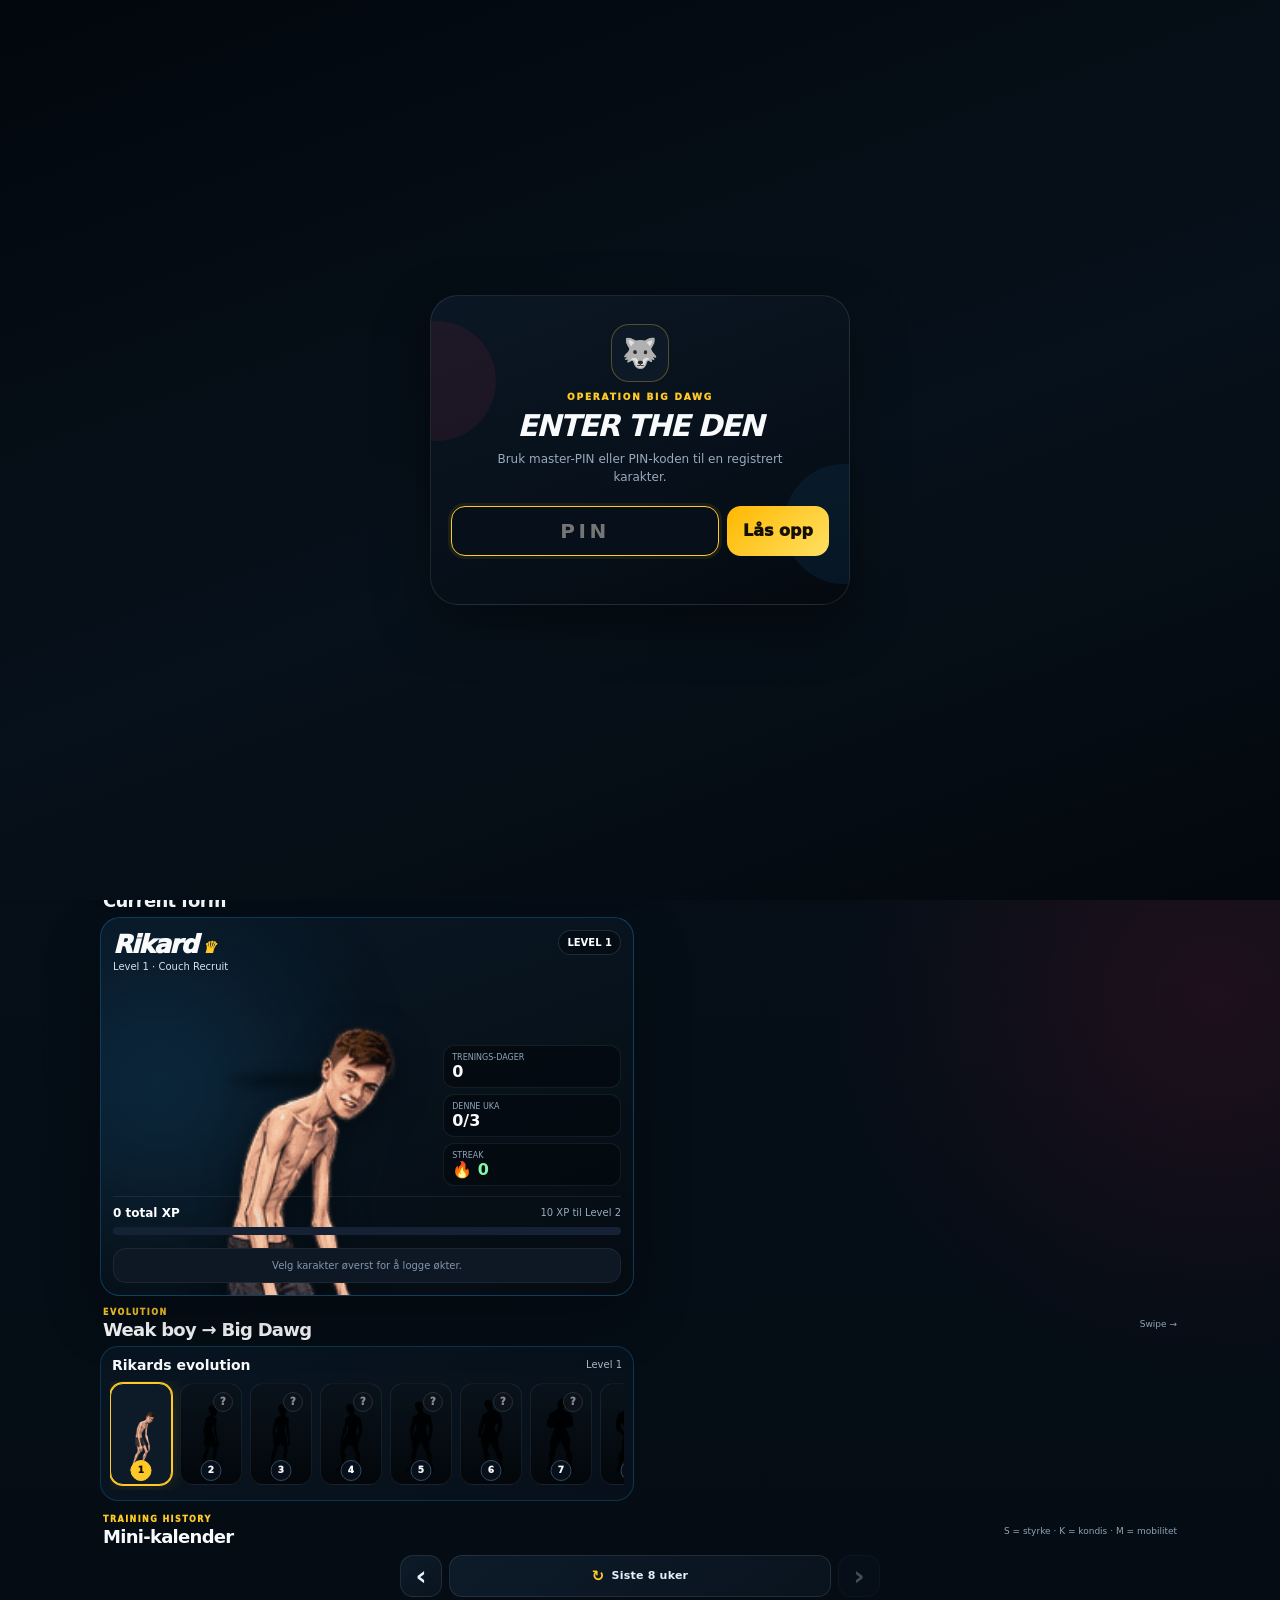
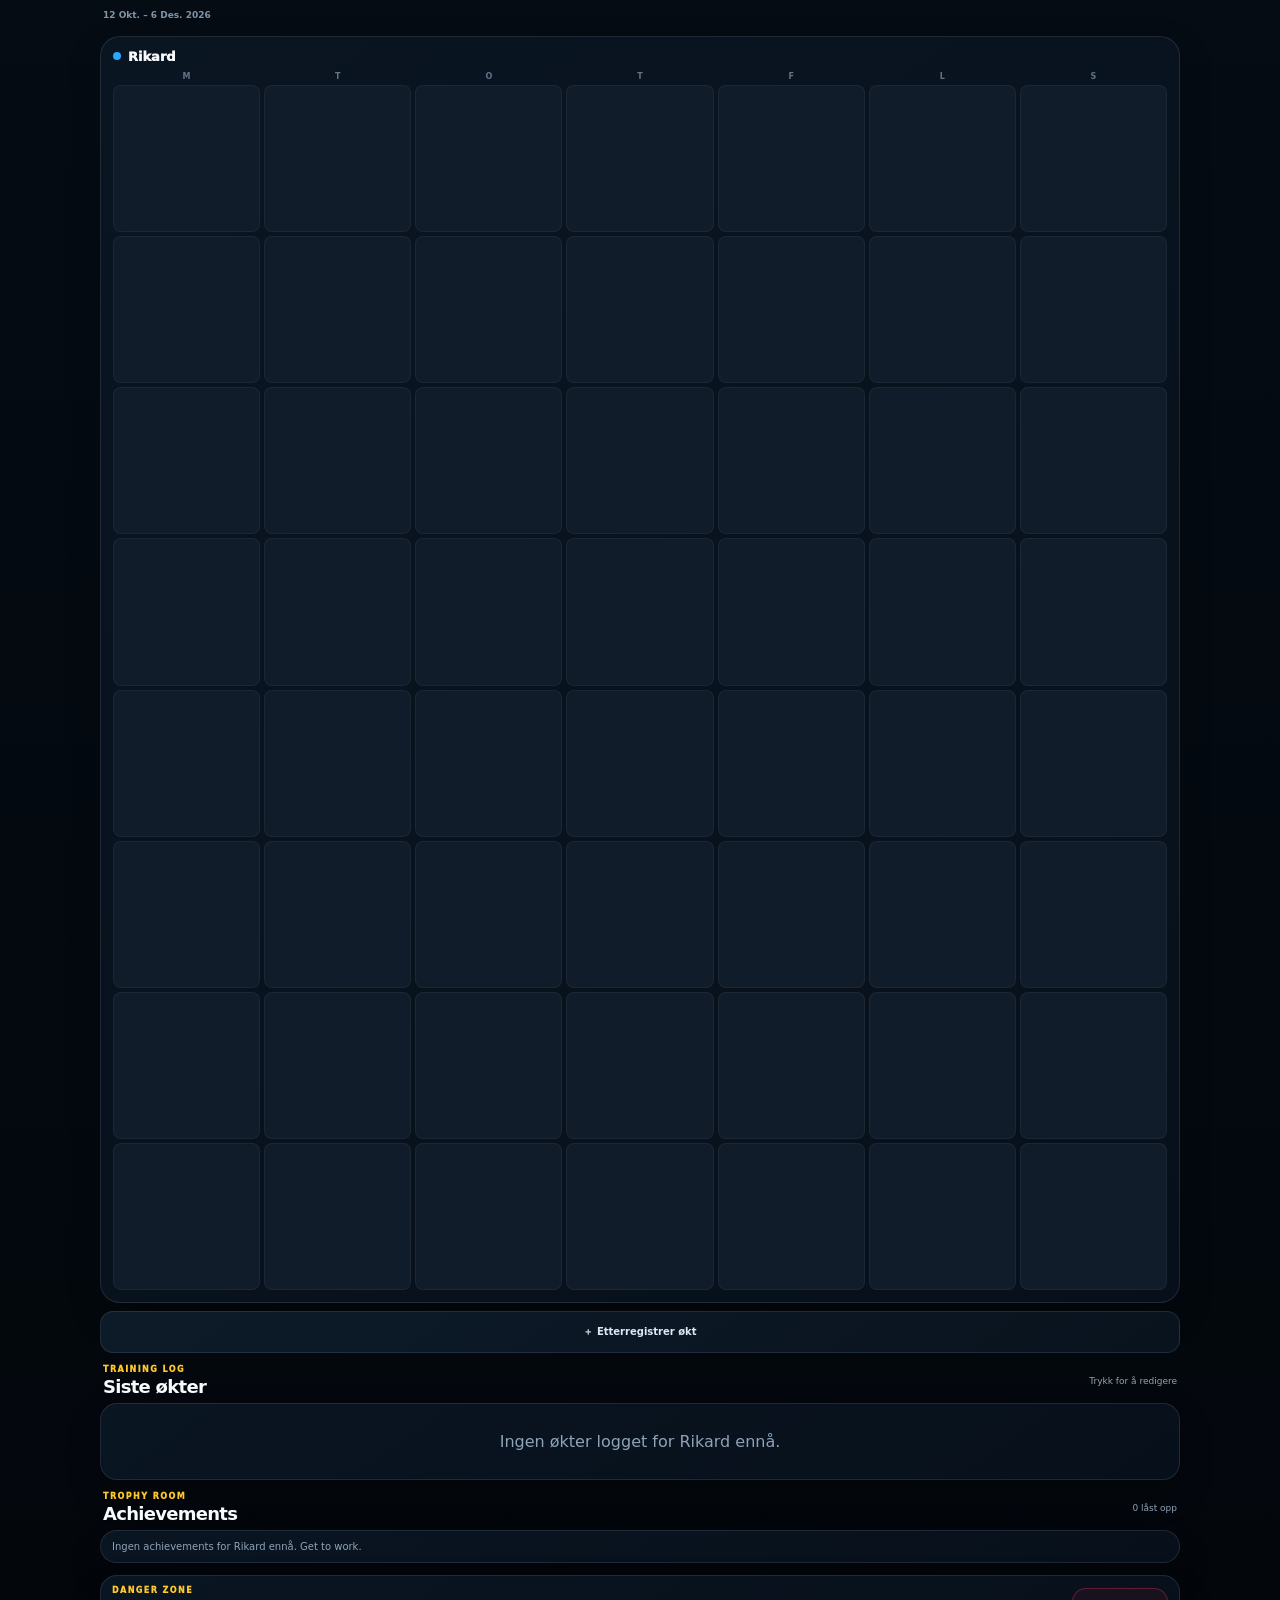
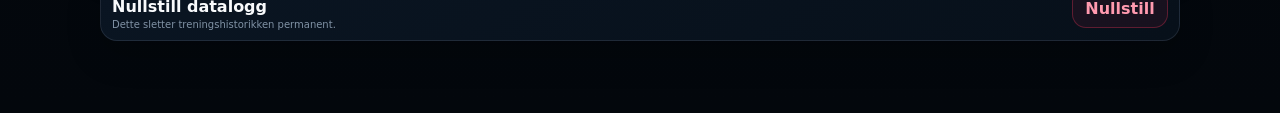
==== commit 446d96f3: "Add mobility as a first-class workout type" ====
--- a/index.html
+++ b/index.html
@@ -11,6 +11,8 @@
   <link rel="stylesheet" href="compact.css">
   <link rel="stylesheet" href="calendar-history.css">
   <link rel="stylesheet" href="reward.css">
+  <link rel="stylesheet" href="weekly-summary.css">
+  <link rel="stylesheet" href="mobility.css">
 </head>
 <body>
   <div id="accessGate" class="access-gate show" role="dialog" aria-modal="true" aria-label="Tilgang til Operation Big Dawg">
@@ -161,7 +163,7 @@
     <section id="calendar" class="section-block calendar-section">
       <div class="section-heading">
         <div><span class="section-kicker">TRAINING HISTORY</span><h2>Mini-kalender</h2></div>
-        <span class="section-note">S = styrke · K = kondis</span>
+        <span class="section-note">S = styrke · K = kondis · M = mobilitet</span>
       </div>
       <div class="calendar-toolbar" aria-label="Kalendernavigasjon">
         <button id="calendarPrev" class="calendar-nav-button" type="button" aria-label="Forrige periode">‹</button>
@@ -267,6 +269,7 @@
       <div class="manual-type-grid">
         <label class="manual-type-option manual-strength"><input type="radio" name="manualWorkoutType" value="strength"><span>Styrke</span></label>
         <label class="manual-type-option manual-cardio"><input type="radio" name="manualWorkoutType" value="cardio"><span>Kondisjon</span></label>
+        <label class="manual-type-option manual-mobility"><input type="radio" name="manualWorkoutType" value="mobility"><span>Mobilitet</span></label>
       </div>
     </fieldset>
 
@@ -314,5 +317,6 @@
   <script src="daily-limit.js"></script>
   <script src="reward.js"></script>
   <script src="battle.js"></script>
+  <script src="weekly-summary.js"></script>
 </body>
 </html>
--- a/weekly-summary.css
+++ b/weekly-summary.css
@@ -0,0 +1,795 @@
+.weekly-summary-overlay {
+  position: fixed;
+  inset: 0;
+  z-index: 280;
+  display: grid;
+  place-items: center;
+  padding: 12px;
+  background: rgba(1, 5, 9, 0.84);
+  backdrop-filter: blur(9px);
+  opacity: 0;
+  pointer-events: none;
+  transition: opacity 0.2s ease;
+}
+.weekly-summary-overlay[hidden] {
+  display: none;
+}
+.weekly-summary-overlay.show {
+  opacity: 1;
+  pointer-events: auto;
+}
+.weekly-summary-card {
+  position: relative;
+  display: flex;
+  flex-direction: column;
+  width: min(100%, 560px);
+  max-height: min(94dvh, 860px);
+  overflow: hidden;
+  border: 1px solid rgba(255, 255, 255, 0.12);
+  border-radius: 27px;
+  background: linear-gradient(155deg, #0b1825 0%, #060d15 58%, #050a10 100%);
+  box-shadow:
+    0 34px 110px rgba(0, 0, 0, 0.75),
+    0 0 0 1px rgba(255, 201, 40, 0.04);
+  transform: translateY(18px) scale(0.98);
+  transition: transform 0.24s cubic-bezier(0.2, 0.8, 0.2, 1);
+  isolation: isolate;
+}
+.weekly-summary-overlay.show .weekly-summary-card {
+  transform: translateY(0) scale(1);
+}
+.weekly-summary-card:before {
+  content: "";
+  position: absolute;
+  z-index: -1;
+  top: -110px;
+  left: -90px;
+  width: 300px;
+  height: 250px;
+  border-radius: 50%;
+  background: #0d91ff;
+  filter: blur(90px);
+  opacity: 0.12;
+}
+.weekly-summary-card:after {
+  content: "";
+  position: absolute;
+  z-index: -1;
+  top: -90px;
+  right: -120px;
+  width: 300px;
+  height: 230px;
+  border-radius: 50%;
+  background: #ffca28;
+  filter: blur(90px);
+  opacity: 0.11;
+}
+.weekly-summary-top {
+  display: grid;
+  grid-template-columns: 48px minmax(0, 1fr) 38px;
+  align-items: center;
+  gap: 10px;
+  padding: 14px 14px 12px;
+  border-bottom: 1px solid rgba(255, 255, 255, 0.08);
+  background: linear-gradient(
+    180deg,
+    rgba(14, 28, 42, 0.98),
+    rgba(8, 17, 27, 0.94)
+  );
+}
+.weekly-summary-mark {
+  display: grid;
+  place-items: center;
+  width: 46px;
+  height: 46px;
+  border: 1px solid rgba(255, 201, 40, 0.22);
+  border-radius: 15px;
+  background: linear-gradient(
+    145deg,
+    rgba(255, 201, 40, 0.13),
+    rgba(255, 201, 40, 0.03)
+  );
+  font-size: 23px;
+  box-shadow: inset 0 0 18px rgba(255, 201, 40, 0.05);
+}
+.weekly-summary-title {
+  min-width: 0;
+}
+.weekly-summary-title span {
+  display: flex;
+  align-items: center;
+  gap: 6px;
+  color: var(--gold);
+  font-size: 8px;
+  font-weight: 1000;
+  letter-spacing: 0.2em;
+}
+.weekly-summary-title h2 {
+  margin: 2px 0 1px;
+  font-size: 22px;
+  line-height: 1;
+  letter-spacing: -0.045em;
+  font-style: italic;
+}
+.weekly-summary-title small {
+  display: block;
+  color: #8fa3b7;
+  font-size: 9px;
+  font-weight: 800;
+}
+.weekly-debug-badge {
+  padding: 3px 5px;
+  border: 1px solid rgba(255, 53, 93, 0.3);
+  border-radius: 6px;
+  background: rgba(255, 53, 93, 0.1);
+  color: #ff8ca3;
+  font-size: 7px;
+  letter-spacing: 0.1em;
+}
+.weekly-summary-x {
+  display: grid;
+  place-items: center;
+  width: 36px;
+  height: 36px;
+  border: 1px solid rgba(148, 163, 184, 0.17);
+  border-radius: 12px;
+  background: #0d1a26;
+  color: #b9c8d7;
+  font-size: 21px;
+  line-height: 1;
+  cursor: pointer;
+}
+.weekly-summary-tabs {
+  display: grid;
+  grid-template-columns: repeat(3, 1fr);
+  gap: 4px;
+  padding: 8px 10px;
+  border-bottom: 1px solid rgba(255, 255, 255, 0.07);
+  background: rgba(5, 11, 18, 0.84);
+}
+.weekly-summary-tab {
+  min-width: 0;
+  min-height: 36px;
+  padding: 7px 5px;
+  border: 0;
+  border-radius: 10px;
+  background: transparent;
+  color: #71869a;
+  font-size: 8px;
+  font-weight: 1000;
+  letter-spacing: 0.07em;
+  cursor: pointer;
+}
+.weekly-summary-tab[aria-selected="true"] {
+  background: linear-gradient(145deg, #172638, #111e2d);
+  color: #fff;
+  box-shadow: inset 0 0 0 1px rgba(255, 201, 40, 0.16);
+}
+.weekly-summary-scroll {
+  min-height: 0;
+  overflow-y: auto;
+  overscroll-behavior: contain;
+  scrollbar-width: thin;
+  scrollbar-color: #26384b transparent;
+}
+.weekly-summary-panel {
+  display: none;
+  padding: 12px;
+}
+.weekly-summary-panel.active {
+  display: grid;
+  gap: 11px;
+}
+.weekly-coverage-note {
+  display: flex;
+  align-items: center;
+  gap: 9px;
+  padding: 9px 11px;
+  border: 1px solid rgba(36, 167, 255, 0.18);
+  border-radius: 12px;
+  background: rgba(36, 167, 255, 0.06);
+  color: #91a8bc;
+  font-size: 8px;
+  line-height: 1.4;
+}
+.weekly-coverage-note b {
+  flex: 0 0 auto;
+  color: #73d1ff;
+  font-size: 7px;
+  letter-spacing: 0.1em;
+}
+.weekly-hero {
+  position: relative;
+  overflow: hidden;
+  padding: 16px;
+  border: 1px solid rgba(36, 167, 255, 0.2);
+  border-radius: 20px;
+  background: linear-gradient(
+    145deg,
+    rgba(20, 51, 75, 0.72),
+    rgba(9, 19, 29, 0.9)
+  );
+  box-shadow: inset 0 0 32px rgba(36, 167, 255, 0.04);
+}
+.weekly-hero.elite {
+  border-color: rgba(255, 201, 40, 0.3);
+  background: linear-gradient(
+    145deg,
+    rgba(72, 52, 13, 0.42),
+    rgba(11, 21, 31, 0.94)
+  );
+}
+.weekly-hero.wake-up {
+  border-color: rgba(255, 53, 93, 0.28);
+  background: linear-gradient(
+    145deg,
+    rgba(70, 18, 31, 0.34),
+    rgba(12, 18, 27, 0.94)
+  );
+}
+.weekly-hero:after {
+  content: "";
+  position: absolute;
+  right: -35px;
+  top: -45px;
+  width: 130px;
+  height: 130px;
+  border-radius: 50%;
+  border: 16px solid rgba(255, 255, 255, 0.025);
+}
+.weekly-hero-kicker {
+  display: flex;
+  align-items: center;
+  justify-content: space-between;
+  gap: 10px;
+  color: #6ed0ff;
+  font-size: 8px;
+  font-weight: 1000;
+  letter-spacing: 0.16em;
+}
+.weekly-hero.elite .weekly-hero-kicker {
+  color: #ffe067;
+}
+.weekly-hero.wake-up .weekly-hero-kicker {
+  color: #ff8da5;
+}
+.weekly-hero-kicker b {
+  padding: 4px 6px;
+  border: 1px solid currentColor;
+  border-radius: 999px;
+  font-size: 7px;
+  opacity: 0.8;
+}
+.weekly-hero h3 {
+  position: relative;
+  margin: 8px 0 5px;
+  max-width: 430px;
+  font-size: 23px;
+  line-height: 1.03;
+  letter-spacing: -0.045em;
+}
+.weekly-hero p {
+  position: relative;
+  margin: 0;
+  max-width: 470px;
+  color: #bdccda;
+  font-size: 11px;
+  line-height: 1.48;
+}
+.weekly-next-goal {
+  display: flex;
+  align-items: center;
+  gap: 7px;
+  margin-top: 11px;
+  color: #fff;
+  font-size: 9px;
+  font-weight: 950;
+}
+.weekly-next-goal:before {
+  content: "→";
+  display: grid;
+  place-items: center;
+  width: 21px;
+  height: 21px;
+  border-radius: 7px;
+  background: var(--gold);
+  color: #171006;
+  font-size: 12px;
+}
+.weekly-block {
+  padding: 12px;
+  border: 1px solid rgba(148, 163, 184, 0.12);
+  border-radius: 18px;
+  background: linear-gradient(
+    145deg,
+    rgba(11, 24, 37, 0.9),
+    rgba(7, 15, 24, 0.9)
+  );
+}
+.weekly-block-head {
+  display: flex;
+  align-items: end;
+  justify-content: space-between;
+  gap: 10px;
+  margin-bottom: 9px;
+}
+.weekly-block-head > div > span {
+  display: block;
+  color: var(--gold);
+  font-size: 7px;
+  font-weight: 1000;
+  letter-spacing: 0.16em;
+}
+.weekly-block-head h3 {
+  margin: 2px 0 0;
+  font-size: 15px;
+  letter-spacing: -0.025em;
+}
+.weekly-block-head > small {
+  color: #71869a;
+  font-size: 8px;
+  text-align: right;
+}
+.weekly-streak-grid {
+  display: grid;
+  grid-template-columns: repeat(2, minmax(0, 1fr));
+  gap: 6px;
+}
+.weekly-streak-chip {
+  display: grid;
+  grid-template-columns: 29px minmax(0, 1fr) auto;
+  align-items: center;
+  gap: 7px;
+  min-width: 0;
+  padding: 8px;
+  border: 1px solid rgba(148, 163, 184, 0.1);
+  border-radius: 12px;
+  background: #0c1926;
+}
+.weekly-streak-chip.broken {
+  border-color: rgba(255, 53, 93, 0.18);
+  background: rgba(255, 53, 93, 0.045);
+}
+.weekly-streak-flame {
+  display: grid;
+  place-items: center;
+  width: 29px;
+  height: 29px;
+  border-radius: 9px;
+  background: rgba(255, 140, 30, 0.1);
+  font-size: 15px;
+}
+.weekly-streak-chip.broken .weekly-streak-flame {
+  filter: grayscale(1);
+  opacity: 0.55;
+}
+.weekly-streak-copy {
+  min-width: 0;
+}
+.weekly-streak-copy strong {
+  display: block;
+  overflow: hidden;
+  color: #e9f2fb;
+  font-size: 10px;
+  text-overflow: ellipsis;
+  white-space: nowrap;
+}
+.weekly-streak-copy small {
+  display: block;
+  margin-top: 1px;
+  color: #72869a;
+  font-size: 7px;
+  text-transform: uppercase;
+}
+.weekly-streak-value {
+  color: #ffcf4e;
+  font-size: 14px;
+  font-weight: 1000;
+}
+.weekly-ranking {
+  display: grid;
+  gap: 6px;
+}
+.weekly-rank-row {
+  display: grid;
+  grid-template-columns: 30px 35px minmax(0, 1fr) auto;
+  align-items: center;
+  gap: 7px;
+  padding: 7px;
+  border: 1px solid rgba(148, 163, 184, 0.1);
+  border-radius: 12px;
+  background: #0c1825;
+}
+.weekly-rank-row.top {
+  border-color: rgba(255, 201, 40, 0.17);
+  background: linear-gradient(90deg, rgba(255, 201, 40, 0.07), #0c1825 36%);
+}
+.weekly-rank-number {
+  display: grid;
+  place-items: center;
+  width: 29px;
+  height: 29px;
+  border-radius: 9px;
+  background: #142234;
+  color: #8fa3b6;
+  font-size: 11px;
+  font-weight: 1000;
+}
+.weekly-rank-row.top .weekly-rank-number {
+  background: rgba(255, 201, 40, 0.13);
+  color: #ffe06a;
+}
+.weekly-avatar {
+  display: grid;
+  place-items: center;
+  width: 34px;
+  height: 34px;
+  overflow: hidden;
+  border: 1px solid rgba(255, 255, 255, 0.1);
+  border-radius: 10px;
+  background: #101d29;
+}
+.weekly-avatar img {
+  width: 100%;
+  height: 100%;
+  object-fit: contain;
+  object-position: center bottom;
+}
+.weekly-rank-copy {
+  min-width: 0;
+}
+.weekly-rank-copy strong {
+  display: block;
+  overflow: hidden;
+  font-size: 11px;
+  text-overflow: ellipsis;
+  white-space: nowrap;
+}
+.weekly-rank-copy small {
+  display: block;
+  margin-top: 2px;
+  color: #71869a;
+  font-size: 8px;
+}
+.weekly-rank-score {
+  text-align: right;
+}
+.weekly-rank-score strong {
+  display: block;
+  color: #fff;
+  font-size: 16px;
+  line-height: 1;
+}
+.weekly-rank-score small {
+  display: block;
+  margin-top: 2px;
+  color: #8296aa;
+  font-size: 7px;
+}
+.weekly-catch-sprites,
+.weekly-stolen-sprites {
+  display: flex;
+  align-items: center;
+  gap: 3px;
+  min-width: 0;
+  overflow-x: auto;
+  scrollbar-width: none;
+}
+.weekly-catch-sprites::-webkit-scrollbar,
+.weekly-stolen-sprites::-webkit-scrollbar {
+  display: none;
+}
+.weekly-pokemon-sprite {
+  position: relative;
+  display: grid;
+  flex: 0 0 31px;
+  place-items: center;
+  width: 31px;
+  height: 31px;
+  border: 1px solid rgba(148, 163, 184, 0.14);
+  border-radius: 9px;
+  background: #09131e;
+}
+.weekly-pokemon-sprite img {
+  width: 27px;
+  height: 27px;
+  object-fit: contain;
+  image-rendering: pixelated;
+}
+.weekly-pokemon-sprite.strong {
+  border-color: rgba(160, 102, 255, 0.48);
+  box-shadow: inset 0 0 10px rgba(133, 75, 255, 0.13);
+}
+.weekly-pokemon-sprite.elite {
+  border-color: rgba(255, 201, 40, 0.6);
+  box-shadow:
+    0 0 10px rgba(255, 201, 40, 0.12),
+    inset 0 0 10px rgba(255, 201, 40, 0.12);
+}
+.weekly-pokemon-sprite.missing:after {
+  content: "?";
+  color: #70859a;
+  font-size: 13px;
+  font-weight: 1000;
+}
+.weekly-pokemon-sprite.missing img {
+  display: none;
+}
+.weekly-wild-row {
+  grid-template-columns: 30px minmax(74px, 0.75fr) minmax(105px, 1.25fr) auto;
+}
+.weekly-wild-row .weekly-rank-copy small {
+  white-space: nowrap;
+}
+.weekly-wild-row:not(.expanded) .weekly-pokemon-sprite:nth-child(n + 5) {
+  display: none;
+}
+.weekly-catch-toggle {
+  min-width: 30px;
+  height: 27px;
+  padding: 0 6px;
+  border: 1px solid rgba(148, 163, 184, 0.14);
+  border-radius: 8px;
+  background: #142235;
+  color: #bdccda;
+  font-size: 8px;
+  font-weight: 900;
+  cursor: pointer;
+}
+.weekly-catch-empty {
+  color: #617589;
+  font-size: 8px;
+  font-style: italic;
+}
+.weekly-gym-list {
+  display: grid;
+  gap: 6px;
+}
+.weekly-gym-row {
+  padding: 9px;
+  border: 1px solid rgba(148, 163, 184, 0.1);
+  border-radius: 12px;
+  background: #0c1825;
+}
+.weekly-gym-main {
+  display: grid;
+  grid-template-columns: minmax(75px, 1fr) repeat(3, auto);
+  align-items: center;
+  gap: 8px;
+}
+.weekly-gym-name {
+  min-width: 0;
+}
+.weekly-gym-name strong {
+  display: block;
+  overflow: hidden;
+  font-size: 10px;
+  text-overflow: ellipsis;
+  white-space: nowrap;
+}
+.weekly-gym-name small {
+  display: block;
+  margin-top: 2px;
+  color: #ffcf4f;
+  font-size: 7px;
+}
+.weekly-gym-metric {
+  padding-left: 8px;
+  border-left: 1px solid rgba(148, 163, 184, 0.12);
+  text-align: right;
+}
+.weekly-gym-metric strong {
+  display: block;
+  font-size: 12px;
+}
+.weekly-gym-metric small {
+  display: block;
+  color: #6f8498;
+  font-size: 6px;
+  letter-spacing: 0.06em;
+}
+.weekly-gym-loot {
+  display: flex;
+  align-items: center;
+  justify-content: space-between;
+  gap: 8px;
+  margin-top: 7px;
+  padding-top: 7px;
+  border-top: 1px solid rgba(148, 163, 184, 0.08);
+}
+.weekly-methods {
+  display: flex;
+  flex-wrap: wrap;
+  justify-content: flex-end;
+  gap: 4px;
+}
+.weekly-method {
+  padding: 4px 5px;
+  border: 1px solid rgba(36, 167, 255, 0.17);
+  border-radius: 6px;
+  background: rgba(36, 167, 255, 0.06);
+  color: #8ed9ff;
+  font-size: 6px;
+  font-weight: 1000;
+  letter-spacing: 0.05em;
+}
+.weekly-method.snipe {
+  border-color: rgba(255, 201, 40, 0.2);
+  background: rgba(255, 201, 40, 0.07);
+  color: #ffe174;
+}
+.weekly-empty {
+  padding: 14px;
+  border: 1px dashed rgba(148, 163, 184, 0.15);
+  border-radius: 12px;
+  color: #6d8195;
+  font-size: 9px;
+  text-align: center;
+}
+.weekly-history-wrap {
+  overflow-x: auto;
+  border: 1px solid rgba(148, 163, 184, 0.1);
+  border-radius: 13px;
+  scrollbar-width: thin;
+}
+.weekly-history-table {
+  width: 100%;
+  min-width: 530px;
+  border-collapse: separate;
+  border-spacing: 0;
+  background: #09141f;
+}
+.weekly-history-table th,
+.weekly-history-table td {
+  padding: 8px 7px;
+  border-right: 1px solid rgba(148, 163, 184, 0.08);
+  border-bottom: 1px solid rgba(148, 163, 184, 0.08);
+  text-align: center;
+}
+.weekly-history-table th {
+  position: sticky;
+  top: 0;
+  z-index: 2;
+  background: #111f2e;
+  color: #72879b;
+  font-size: 7px;
+  font-weight: 1000;
+  letter-spacing: 0.05em;
+}
+.weekly-history-table th:first-child,
+.weekly-history-table td:first-child {
+  position: sticky;
+  left: 0;
+  z-index: 3;
+  min-width: 86px;
+  text-align: left;
+}
+.weekly-history-table th:first-child {
+  z-index: 4;
+}
+.weekly-history-table td:first-child {
+  background: #0d1a27;
+  color: #fff;
+  font-size: 9px;
+  font-weight: 950;
+}
+.weekly-history-table tr:last-child td {
+  border-bottom: 0;
+}
+.weekly-history-table th:last-child,
+.weekly-history-table td:last-child {
+  border-right: 0;
+}
+.weekly-history-cell {
+  display: grid;
+  gap: 2px;
+  font-size: 8px;
+}
+.weekly-history-cell .s {
+  color: #ffe167;
+}
+.weekly-history-cell .k {
+  color: #60e8d2;
+}
+.weekly-history-note {
+  color: #687d90;
+  font-size: 8px;
+  line-height: 1.45;
+}
+.weekly-summary-footer {
+  padding: 10px 12px calc(10px + env(safe-area-inset-bottom));
+  border-top: 1px solid rgba(255, 255, 255, 0.08);
+  background: rgba(5, 11, 18, 0.97);
+}
+.weekly-summary-close {
+  width: 100%;
+  min-height: 45px;
+  border: 0;
+  border-radius: 13px;
+  background: linear-gradient(135deg, #ffb800, #ffe064);
+  color: #171006;
+  font-size: 10px;
+  font-weight: 1000;
+  letter-spacing: 0.09em;
+  cursor: pointer;
+  box-shadow: 0 8px 22px rgba(255, 184, 0, 0.12);
+}
+.weekly-summary-close:active {
+  transform: scale(0.99);
+}
+body.weekly-summary-open {
+  overflow: hidden;
+}
+@media (max-width: 390px) {
+  .weekly-summary-overlay {
+    padding: 7px;
+  }
+  .weekly-summary-card {
+    max-height: 96dvh;
+    border-radius: 23px;
+  }
+  .weekly-summary-top {
+    grid-template-columns: 42px minmax(0, 1fr) 34px;
+    padding: 11px;
+  }
+  .weekly-summary-mark {
+    width: 40px;
+    height: 40px;
+    border-radius: 13px;
+    font-size: 20px;
+  }
+  .weekly-summary-title h2 {
+    font-size: 19px;
+  }
+  .weekly-summary-tabs {
+    padding: 7px;
+  }
+  .weekly-summary-panel {
+    padding: 9px;
+  }
+  .weekly-hero {
+    padding: 13px;
+  }
+  .weekly-hero h3 {
+    font-size: 20px;
+  }
+  .weekly-block {
+    padding: 10px;
+  }
+  .weekly-streak-grid {
+    gap: 5px;
+  }
+  .weekly-streak-chip {
+    grid-template-columns: 26px minmax(0, 1fr) auto;
+    padding: 7px 6px;
+  }
+  .weekly-streak-flame {
+    width: 26px;
+    height: 26px;
+  }
+  .weekly-rank-row {
+    grid-template-columns: 28px 31px minmax(0, 1fr) auto;
+    gap: 6px;
+    padding: 6px;
+  }
+  .weekly-avatar {
+    width: 31px;
+    height: 31px;
+  }
+  .weekly-gym-main {
+    grid-template-columns: minmax(66px, 1fr) repeat(3, auto);
+    gap: 5px;
+  }
+  .weekly-gym-metric {
+    padding-left: 5px;
+  }
+  .weekly-gym-metric strong {
+    font-size: 10px;
+  }
+}
+@media (prefers-reduced-motion: reduce) {
+  .weekly-summary-overlay,
+  .weekly-summary-card {
+    transition: none;
+  }
+}
--- a/mobility.css
+++ b/mobility.css
@@ -0,0 +1,26 @@
+/* First-class Mobility workout visuals. Loaded last so the new type can extend legacy layouts safely. */
+.actions{grid-template-columns:repeat(3,minmax(0,1fr))}
+.btn.mobility{background:linear-gradient(135deg,#7657ef,#bd74ff);color:#fff}
+.day .m,.manual-day-mark.m{color:#c6a8ff}
+.dot.mobility{background:#a678ff;box-shadow:0 0 8px rgba(166,120,255,.35)}
+
+.calendar-counts{grid-template-columns:repeat(3,1fr)}
+.calendar-count.mobility{color:#c6a8ff;border:1px solid rgba(166,120,255,.14)}
+.manual-status-chip.m{color:#c6a8ff;border-color:rgba(166,120,255,.2)}
+.manual-type-grid{grid-template-columns:repeat(3,1fr)}
+.manual-mobility span{color:#c6a8ff}
+.manual-mobility:has(input:checked){border-color:#a678ff;box-shadow:inset 0 0 0 1px rgba(166,120,255,.15)}
+
+.stat-burst.mobility{border-color:rgba(166,120,255,.42)}
+.weekly-history-cell .m{color:#c6a8ff}
+
+.obd-confirm[data-kind="mobility"] .obd-confirm-card{border-color:rgba(166,120,255,.46);box-shadow:0 28px 90px rgba(0,0,0,.62),0 0 34px rgba(166,120,255,.11)}
+.obd-confirm[data-kind="mobility"] .obd-confirm-card:before{background:#a678ff;opacity:.11}
+.obd-confirm[data-kind="mobility"] .obd-confirm-icon{background:rgba(166,120,255,.11);border-color:rgba(166,120,255,.28)}
+.obd-confirm[data-kind="mobility"] .obd-confirm-kicker{color:#c6a8ff}
+.obd-confirm[data-kind="mobility"] .obd-confirm-btn.primary{background:linear-gradient(135deg,#7657ef,#bd74ff);color:#fff;box-shadow:0 8px 22px rgba(166,120,255,.18)}
+
+@media(max-width:370px){
+  .actions{grid-template-columns:1fr 1fr}
+  .actions .mobility{grid-column:1/-1}
+}
